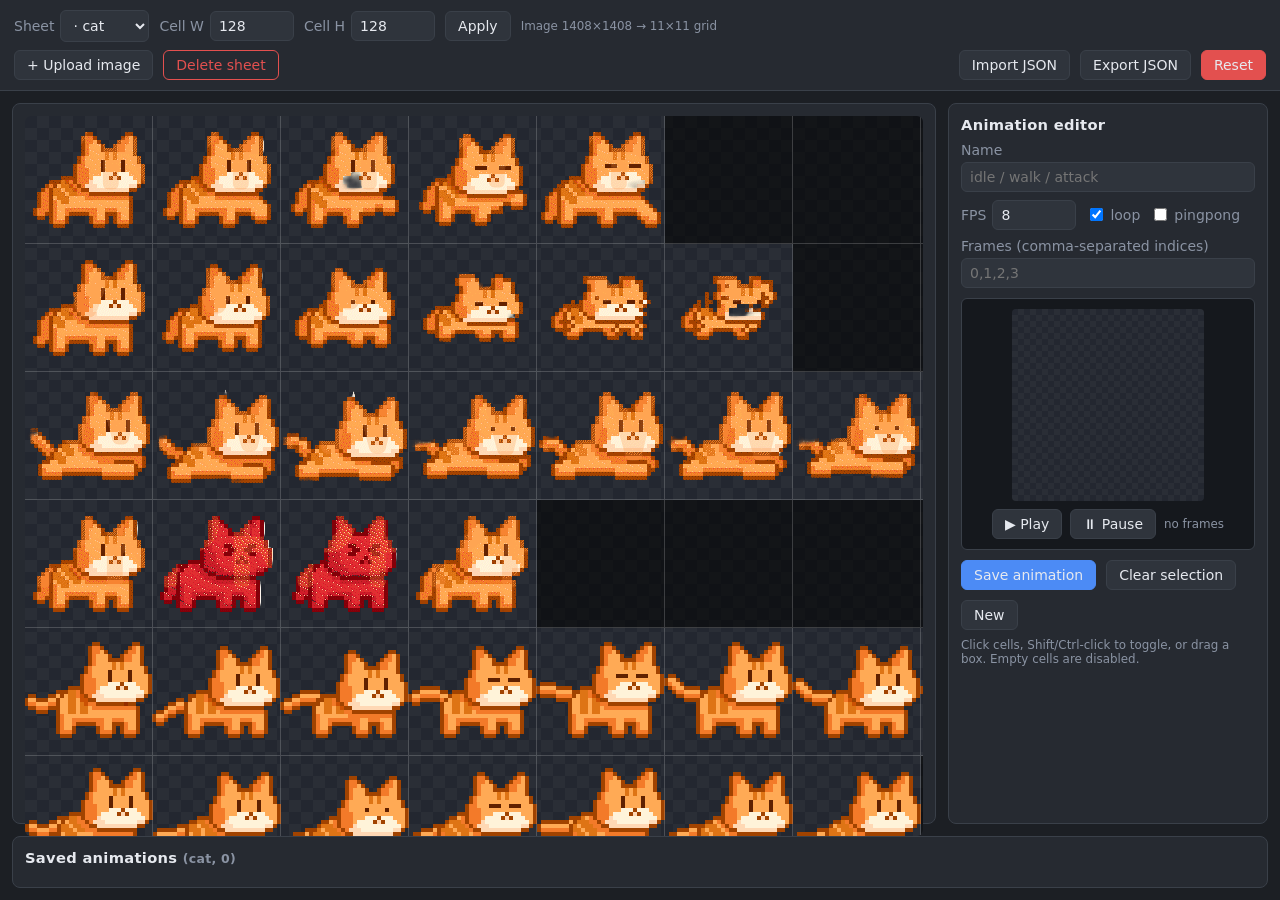
==== index.html @ b6a2e919 "Add sprite animation controller page A static (vanilla HTML/CSS/JS) tool for inspecting sprite sheet" ====
<!doctype html>
<html lang="en">
<head>
  <meta charset="utf-8" />
  <meta name="viewport" content="width=device-width, initial-scale=1" />
  <title>Sprite Animation Controller</title>
  <link rel="stylesheet" href="styles.css" />
</head>
<body>
  <header class="toolbar">
    <div class="toolbar-row">
      <label class="field">
        Sheet
        <select id="sheet-select"></select>
      </label>
      <label class="field">
        Cell W
        <input id="cell-width" type="number" min="1" step="1" value="128" />
      </label>
      <label class="field">
        Cell H
        <input id="cell-height" type="number" min="1" step="1" value="128" />
      </label>
      <button id="apply-cell" type="button">Apply</button>
      <span id="grid-info" class="muted"></span>
    </div>
    <div class="toolbar-row">
      <button id="upload-btn" type="button">+ Upload image</button>
      <input id="upload-input" type="file" accept="image/*" multiple hidden />
      <button id="delete-sheet" type="button" class="danger-outline">Delete sheet</button>
      <span class="spacer"></span>
      <button id="import-btn" type="button">Import JSON</button>
      <input id="import-input" type="file" accept="application/json,.json" hidden />
      <button id="export-btn" type="button">Export JSON</button>
      <button id="reset-btn" type="button" class="danger">Reset</button>
    </div>
  </header>

  <main class="layout">
    <section class="sheet-pane">
      <div id="sheet-stage" class="sheet-stage">
        <img id="sheet-image" alt="" draggable="false" />
        <div id="grid-overlay" class="grid-overlay"></div>
        <div id="drag-box" class="drag-box hidden"></div>
        <div id="drop-hint" class="drop-hint hidden">Drop image to add a new sheet</div>
        <div id="sheet-empty" class="sheet-empty hidden">
          No sheet loaded. Upload an image or pick a sample.
        </div>
      </div>
    </section>

    <aside class="editor-pane">
      <h2>Animation editor</h2>
      <label class="field block">
        Name
        <input id="anim-name" type="text" placeholder="idle / walk / attack" />
      </label>
      <div class="row">
        <label class="field">
          FPS
          <input id="anim-fps" type="number" min="1" max="120" step="1" value="8" />
        </label>
        <label class="check">
          <input id="anim-loop" type="checkbox" checked /> loop
        </label>
        <label class="check">
          <input id="anim-pingpong" type="checkbox" /> pingpong
        </label>
      </div>
      <label class="field block">
        Frames (comma-separated indices)
        <input id="anim-frames" type="text" placeholder="0,1,2,3" />
      </label>
      <div class="preview-wrap">
        <canvas id="preview-canvas" width="128" height="128"></canvas>
        <div class="preview-controls">
          <button id="preview-play" type="button">▶ Play</button>
          <button id="preview-pause" type="button">⏸ Pause</button>
          <span id="preview-info" class="muted"></span>
        </div>
      </div>
      <div class="row">
        <button id="save-anim" type="button" class="primary">Save animation</button>
        <button id="clear-selection" type="button">Clear selection</button>
        <button id="new-anim" type="button">New</button>
      </div>
      <p class="hint muted">Click cells, Shift/Ctrl-click to toggle, or drag a box. Empty cells are disabled.</p>
    </aside>

    <section class="list-pane">
      <h2>Saved animations <span id="anim-count" class="muted"></span></h2>
      <ul id="anim-list" class="anim-list"></ul>
    </section>
  </main>

  <script type="module" src="js/app.js"></script>
</body>
</html>
---- styles.css ----
:root {
  --bg: #1c1f24;
  --panel: #262a31;
  --panel-2: #2f343c;
  --border: #3a4049;
  --text: #e6e9ef;
  --muted: #8a93a3;
  --accent: #4c8bf5;
  --accent-2: #6aa0ff;
  --danger: #e3504f;
  --warn: #d49a2a;
  --selected: rgba(76, 139, 245, 0.45);
  --empty: rgba(0, 0, 0, 0.55);
  --grid-line: rgba(255, 255, 255, 0.18);
}

* { box-sizing: border-box; }

html, body {
  margin: 0;
  padding: 0;
  height: 100%;
  background: var(--bg);
  color: var(--text);
  font-family: system-ui, -apple-system, "Segoe UI", Roboto, "Helvetica Neue", Arial, sans-serif;
  font-size: 14px;
}

body { display: flex; flex-direction: column; min-height: 100vh; }

h2 { margin: 0 0 0.6em; font-size: 1.05rem; letter-spacing: 0.02em; }

.muted { color: var(--muted); font-size: 0.85em; }
.spacer { flex: 1; }
.hidden { display: none !important; }
.hint { margin-top: 0.6em; }

button {
  background: var(--panel-2);
  color: var(--text);
  border: 1px solid var(--border);
  border-radius: 6px;
  padding: 6px 12px;
  cursor: pointer;
  font: inherit;
}
button:hover { background: #3a4049; }
button.primary { background: var(--accent); border-color: var(--accent); }
button.primary:hover { background: var(--accent-2); }
button.danger { background: var(--danger); border-color: var(--danger); }
button.danger:hover { filter: brightness(1.05); }
button.danger-outline { color: var(--danger); border-color: var(--danger); background: transparent; }
button.danger-outline:hover { background: rgba(227, 80, 79, 0.12); }

input[type="text"], input[type="number"], select {
  background: var(--panel-2);
  color: var(--text);
  border: 1px solid var(--border);
  border-radius: 6px;
  padding: 6px 8px;
  font: inherit;
}
input[type="number"] { width: 6em; }

.field { display: inline-flex; align-items: center; gap: 6px; color: var(--muted); }
.field.block { display: flex; flex-direction: column; align-items: stretch; gap: 4px; margin-bottom: 8px; color: var(--muted); }
.field.block input[type="text"] { width: 100%; }
.check { display: inline-flex; align-items: center; gap: 4px; color: var(--muted); }

.toolbar {
  position: sticky;
  top: 0;
  z-index: 10;
  background: var(--panel);
  border-bottom: 1px solid var(--border);
  padding: 10px 14px;
}
.toolbar-row {
  display: flex;
  flex-wrap: wrap;
  gap: 10px;
  align-items: center;
}
.toolbar-row + .toolbar-row { margin-top: 8px; }

.layout {
  flex: 1;
  display: grid;
  grid-template-columns: minmax(0, 1fr) 320px;
  grid-template-rows: minmax(0, 1fr) auto;
  grid-template-areas:
    "sheet  editor"
    "list   list";
  gap: 12px;
  padding: 12px;
  min-height: 0;
}

.sheet-pane { grid-area: sheet; min-width: 0; }
.editor-pane { grid-area: editor; }
.list-pane { grid-area: list; }

.sheet-pane, .editor-pane, .list-pane {
  background: var(--panel);
  border: 1px solid var(--border);
  border-radius: 8px;
  padding: 12px;
  min-width: 0;
}

.sheet-stage {
  position: relative;
  width: 100%;
  overflow: auto;
  background: repeating-conic-gradient(#2a2e36 0% 25%, #232730 0% 50%) 0 0/24px 24px;
  border-radius: 6px;
  user-select: none;
  min-height: 60vh;
  max-height: calc(100vh - 180px);
}

#sheet-image {
  display: block;
  max-width: none;
  pointer-events: none;
  image-rendering: pixelated;
}

.grid-overlay {
  position: absolute;
  top: 0;
  left: 0;
  display: grid;
  pointer-events: auto;
}

.cell {
  border-right: 1px solid var(--grid-line);
  border-bottom: 1px solid var(--grid-line);
  cursor: crosshair;
  position: relative;
  background: transparent;
}
.cell:hover { background: rgba(255, 255, 255, 0.06); }
.cell.selected { background: var(--selected); box-shadow: inset 0 0 0 2px var(--accent-2); }
.cell.selected::after {
  content: attr(data-order);
  position: absolute;
  top: 2px;
  left: 4px;
  font-size: 10px;
  color: #fff;
  text-shadow: 0 0 2px #000;
  pointer-events: none;
}
.cell.empty {
  background: var(--empty);
  cursor: not-allowed;
  pointer-events: none;
}

.drag-box {
  position: absolute;
  border: 1px dashed var(--accent-2);
  background: rgba(76, 139, 245, 0.15);
  pointer-events: none;
  z-index: 5;
}

.drop-hint {
  position: absolute;
  inset: 0;
  display: flex;
  align-items: center;
  justify-content: center;
  background: rgba(0, 0, 0, 0.5);
  border: 2px dashed var(--accent-2);
  color: #fff;
  font-size: 1.1rem;
  z-index: 20;
  pointer-events: none;
  border-radius: 6px;
}

.sheet-empty {
  position: absolute;
  inset: 0;
  display: flex;
  align-items: center;
  justify-content: center;
  color: var(--muted);
  text-align: center;
}

.row { display: flex; gap: 10px; align-items: center; flex-wrap: wrap; margin-bottom: 8px; }

.preview-wrap {
  display: flex;
  flex-direction: column;
  align-items: center;
  background: #15181d;
  border: 1px solid var(--border);
  border-radius: 6px;
  padding: 10px;
  margin: 10px 0;
}
#preview-canvas {
  background: repeating-conic-gradient(#2a2e36 0% 25%, #232730 0% 50%) 0 0/12px 12px;
  image-rendering: pixelated;
  width: 192px;
  height: 192px;
  border-radius: 4px;
}
.preview-controls { margin-top: 8px; display: flex; gap: 8px; align-items: center; }

.anim-list {
  list-style: none;
  margin: 0;
  padding: 0;
  display: grid;
  grid-template-columns: repeat(auto-fill, minmax(220px, 1fr));
  gap: 10px;
}

.anim-card {
  background: var(--panel-2);
  border: 1px solid var(--border);
  border-radius: 6px;
  padding: 10px;
  display: grid;
  grid-template-columns: 64px 1fr;
  gap: 10px;
  align-items: center;
}
.anim-card.active { outline: 2px solid var(--accent); }
.anim-card canvas {
  width: 64px;
  height: 64px;
  background: #15181d;
  border-radius: 4px;
  image-rendering: pixelated;
}
.anim-card .meta { display: flex; flex-direction: column; gap: 2px; min-width: 0; }
.anim-card .name { font-weight: 600; overflow: hidden; text-overflow: ellipsis; white-space: nowrap; }
.anim-card .actions { display: flex; gap: 6px; flex-wrap: wrap; }
.anim-card .actions button { padding: 3px 8px; font-size: 12px; }

@media (max-width: 900px) {
  .layout {
    grid-template-columns: minmax(0, 1fr);
    grid-template-areas:
      "sheet"
      "editor"
      "list";
  }
  .sheet-stage { max-height: 60vh; }
}
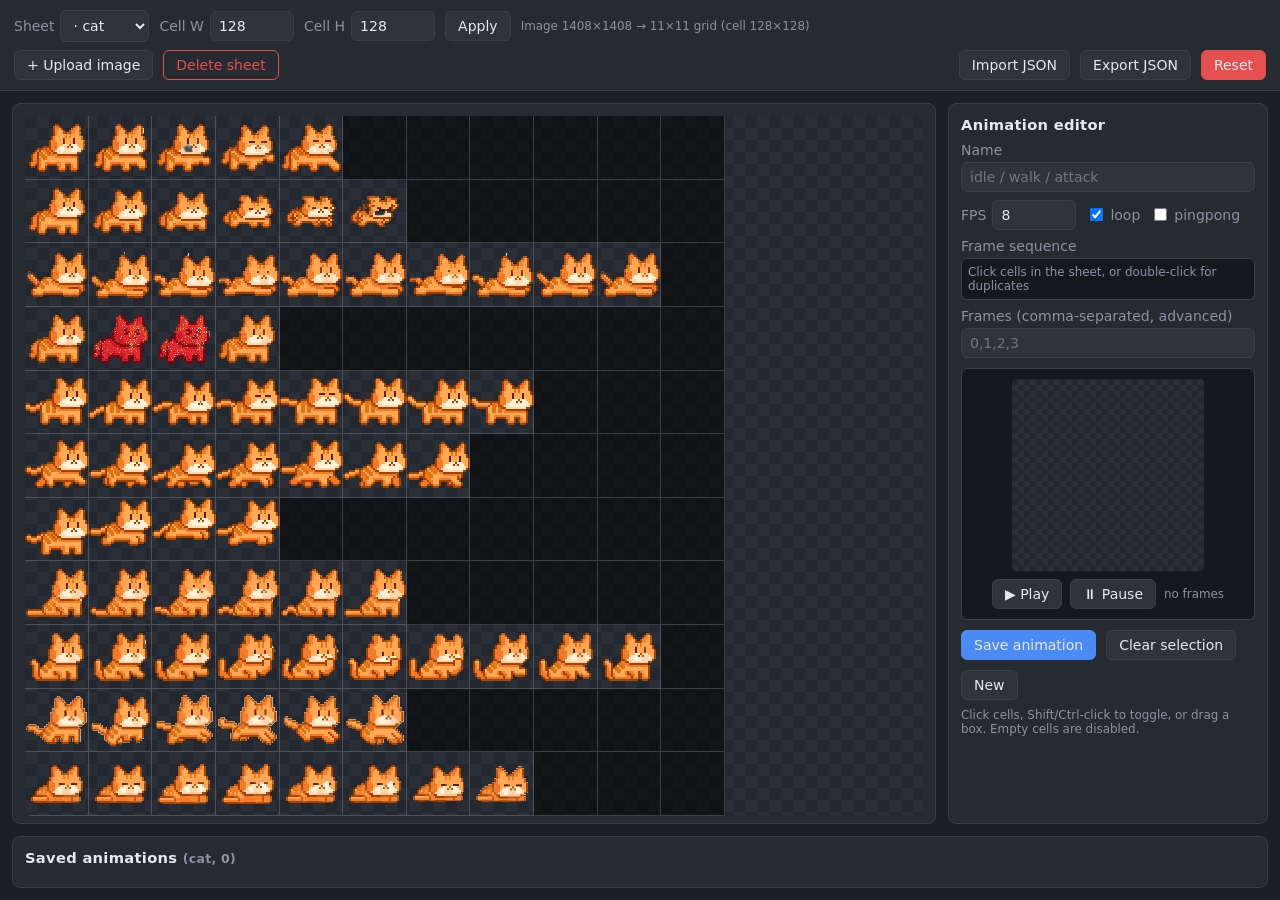
==== commit 591aacfb: "Fit sheet to viewport, allow duplicate frames, auto cell size - Fit the sprite sheet to the stage wi" ====
--- a/index.html
+++ b/index.html
@@ -67,8 +67,12 @@
           <input id="anim-pingpong" type="checkbox" /> pingpong
         </label>
       </div>
+      <div class="field block">
+        <span>Frame sequence</span>
+        <ol id="frame-track" class="frame-track" aria-label="Frame sequence (drag to reorder)"></ol>
+      </div>
       <label class="field block">
-        Frames (comma-separated indices)
+        Frames (comma-separated, advanced)
         <input id="anim-frames" type="text" placeholder="0,1,2,3" />
       </label>
       <div class="preview-wrap">
--- a/styles.css
+++ b/styles.css
@@ -111,12 +111,11 @@
 .sheet-stage {
   position: relative;
   width: 100%;
-  overflow: auto;
+  height: calc(100vh - 200px);
+  overflow: hidden;
   background: repeating-conic-gradient(#2a2e36 0% 25%, #232730 0% 50%) 0 0/24px 24px;
   border-radius: 6px;
   user-select: none;
-  min-height: 60vh;
-  max-height: calc(100vh - 180px);
 }
 
 #sheet-image {
@@ -193,6 +192,53 @@
 }
 
 .row { display: flex; gap: 10px; align-items: center; flex-wrap: wrap; margin-bottom: 8px; }
+
+.frame-track {
+  list-style: none;
+  margin: 0;
+  padding: 6px;
+  min-height: 36px;
+  display: flex;
+  flex-wrap: wrap;
+  gap: 4px;
+  background: #15181d;
+  border: 1px solid var(--border);
+  border-radius: 6px;
+  counter-reset: frame;
+}
+.frame-track:empty::before {
+  content: 'Click cells in the sheet, or double-click for duplicates';
+  color: var(--muted);
+  font-size: 0.85em;
+  align-self: center;
+}
+.frame-chip {
+  display: inline-flex;
+  align-items: center;
+  gap: 4px;
+  background: var(--panel-2);
+  border: 1px solid var(--border);
+  border-radius: 4px;
+  padding: 2px 4px 2px 6px;
+  font-size: 12px;
+  cursor: grab;
+  user-select: none;
+}
+.frame-chip:active { cursor: grabbing; }
+.frame-chip.dragging { opacity: 0.4; }
+.frame-chip.drop-before { box-shadow: -2px 0 0 var(--accent-2); }
+.frame-chip.drop-after { box-shadow: 2px 0 0 var(--accent-2); }
+.frame-chip .ord { color: var(--muted); }
+.frame-chip .idx { font-weight: 600; }
+.frame-chip button {
+  background: transparent;
+  border: none;
+  color: var(--muted);
+  padding: 0 2px;
+  font: inherit;
+  cursor: pointer;
+}
+.frame-chip button:hover { color: var(--danger); }
 
 .preview-wrap {
   display: flex;
@@ -253,5 +299,5 @@
       "editor"
       "list";
   }
-  .sheet-stage { max-height: 60vh; }
-}
+  .sheet-stage { height: 60vh; }
+}
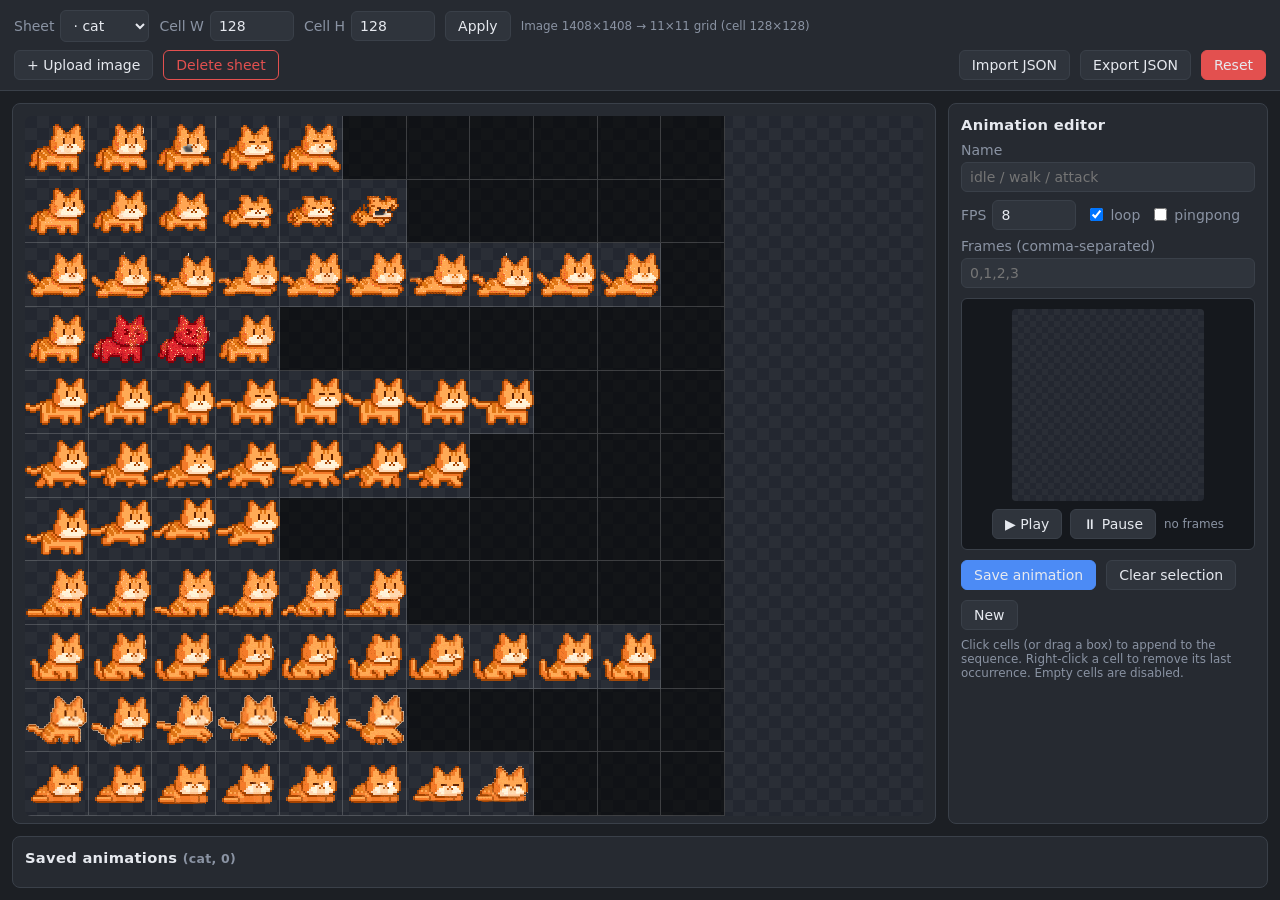
==== commit 782b22fd: "Restore append-and-remove selection, migrate stored cell sizes The chip-track approach was rolled ba" ====
--- a/index.html
+++ b/index.html
@@ -67,12 +67,8 @@
           <input id="anim-pingpong" type="checkbox" /> pingpong
         </label>
       </div>
-      <div class="field block">
-        <span>Frame sequence</span>
-        <ol id="frame-track" class="frame-track" aria-label="Frame sequence (drag to reorder)"></ol>
-      </div>
       <label class="field block">
-        Frames (comma-separated, advanced)
+        Frames (comma-separated)
         <input id="anim-frames" type="text" placeholder="0,1,2,3" />
       </label>
       <div class="preview-wrap">
@@ -88,7 +84,7 @@
         <button id="clear-selection" type="button">Clear selection</button>
         <button id="new-anim" type="button">New</button>
       </div>
-      <p class="hint muted">Click cells, Shift/Ctrl-click to toggle, or drag a box. Empty cells are disabled.</p>
+      <p class="hint muted">Click cells (or drag a box) to append to the sequence. Right-click a cell to remove its last occurrence. Empty cells are disabled.</p>
     </aside>
 
     <section class="list-pane">
--- a/styles.css
+++ b/styles.css
@@ -147,10 +147,14 @@
   position: absolute;
   top: 2px;
   left: 4px;
+  right: 2px;
   font-size: 10px;
+  font-weight: 600;
   color: #fff;
-  text-shadow: 0 0 2px #000;
-  pointer-events: none;
+  text-shadow: 0 0 3px #000, 0 0 2px #000;
+  pointer-events: none;
+  word-break: break-all;
+  line-height: 1.05;
 }
 .cell.empty {
   background: var(--empty);
@@ -192,53 +196,6 @@
 }
 
 .row { display: flex; gap: 10px; align-items: center; flex-wrap: wrap; margin-bottom: 8px; }
-
-.frame-track {
-  list-style: none;
-  margin: 0;
-  padding: 6px;
-  min-height: 36px;
-  display: flex;
-  flex-wrap: wrap;
-  gap: 4px;
-  background: #15181d;
-  border: 1px solid var(--border);
-  border-radius: 6px;
-  counter-reset: frame;
-}
-.frame-track:empty::before {
-  content: 'Click cells in the sheet, or double-click for duplicates';
-  color: var(--muted);
-  font-size: 0.85em;
-  align-self: center;
-}
-.frame-chip {
-  display: inline-flex;
-  align-items: center;
-  gap: 4px;
-  background: var(--panel-2);
-  border: 1px solid var(--border);
-  border-radius: 4px;
-  padding: 2px 4px 2px 6px;
-  font-size: 12px;
-  cursor: grab;
-  user-select: none;
-}
-.frame-chip:active { cursor: grabbing; }
-.frame-chip.dragging { opacity: 0.4; }
-.frame-chip.drop-before { box-shadow: -2px 0 0 var(--accent-2); }
-.frame-chip.drop-after { box-shadow: 2px 0 0 var(--accent-2); }
-.frame-chip .ord { color: var(--muted); }
-.frame-chip .idx { font-weight: 600; }
-.frame-chip button {
-  background: transparent;
-  border: none;
-  color: var(--muted);
-  padding: 0 2px;
-  font: inherit;
-  cursor: pointer;
-}
-.frame-chip button:hover { color: var(--danger); }
 
 .preview-wrap {
   display: flex;
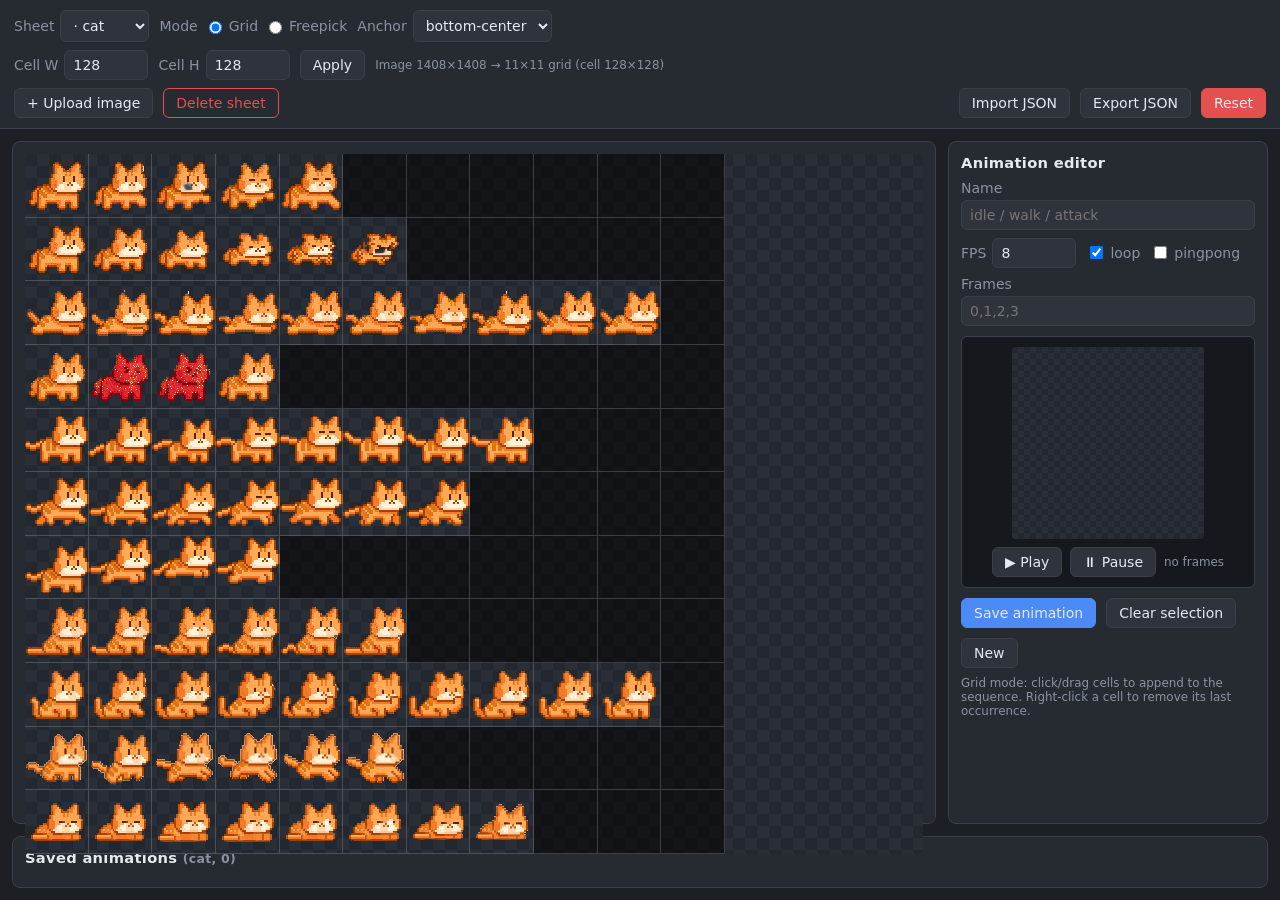
==== commit 2992234c: "Add Freepick mode: auto-detect sprite bounds and anchor-aligned playback Introduces a per-sheet sele" ====
--- a/index.html
+++ b/index.html
@@ -13,6 +13,22 @@
         Sheet
         <select id="sheet-select"></select>
       </label>
+      <span class="field" role="radiogroup" aria-label="Selection mode">
+        Mode
+        <label class="check"><input type="radio" name="mode" id="mode-grid" value="grid" checked /> Grid</label>
+        <label class="check"><input type="radio" name="mode" id="mode-freepick" value="freepick" /> Freepick</label>
+      </span>
+      <label class="field" id="anchor-field">
+        Anchor
+        <select id="anchor-select">
+          <option value="bottom-center">bottom-center</option>
+          <option value="bbox-center">bbox-center</option>
+          <option value="top-center">top-center</option>
+          <option value="centroid">centroid</option>
+        </select>
+      </label>
+    </div>
+    <div class="toolbar-row" id="grid-row">
       <label class="field">
         Cell W
         <input id="cell-width" type="number" min="1" step="1" value="128" />
@@ -67,8 +83,8 @@
           <input id="anim-pingpong" type="checkbox" /> pingpong
         </label>
       </div>
-      <label class="field block">
-        Frames (comma-separated)
+      <label class="field block" id="frames-field">
+        Frames
         <input id="anim-frames" type="text" placeholder="0,1,2,3" />
       </label>
       <div class="preview-wrap">
@@ -84,7 +100,8 @@
         <button id="clear-selection" type="button">Clear selection</button>
         <button id="new-anim" type="button">New</button>
       </div>
-      <p class="hint muted">Click cells (or drag a box) to append to the sequence. Right-click a cell to remove its last occurrence. Empty cells are disabled.</p>
+      <p class="hint muted" id="hint-grid">Grid mode: click/drag cells to append to the sequence. Right-click a cell to remove its last occurrence.</p>
+      <p class="hint muted hidden" id="hint-freepick">Freepick mode: click a sprite to auto-detect its bounds and append. Right-click removes the last occurrence. Anchor controls how variable-size frames are aligned in playback.</p>
     </aside>
 
     <section class="list-pane">
--- a/styles.css
+++ b/styles.css
@@ -162,6 +162,53 @@
   pointer-events: none;
 }
 
+.grid-overlay.freepick {
+  display: block;
+}
+.grid-overlay.freepick .cell { display: none; }
+
+.freepick-hover {
+  position: absolute;
+  border: 2px dashed #4ec9c0;
+  background: rgba(78, 201, 192, 0.10);
+  pointer-events: none;
+  box-sizing: border-box;
+  z-index: 4;
+}
+.freepick-hover.hidden { display: none; }
+
+.freepick-box {
+  position: absolute;
+  border: 2px solid var(--accent-2);
+  background: rgba(76, 139, 245, 0.15);
+  box-sizing: border-box;
+  pointer-events: none;
+  z-index: 3;
+}
+.freepick-box .badge {
+  position: absolute;
+  top: -1.1em;
+  left: 0;
+  background: var(--accent);
+  color: #fff;
+  font-size: 11px;
+  padding: 0 4px;
+  border-radius: 3px;
+  line-height: 1.4;
+  pointer-events: none;
+}
+.freepick-box .badge:empty { display: none; }
+.freepick-box .anchor-dot {
+  position: absolute;
+  width: 8px;
+  height: 8px;
+  border-radius: 50%;
+  background: #ff5252;
+  box-shadow: 0 0 0 2px #fff, 0 0 4px #000;
+  transform: translate(-50%, -50%);
+  pointer-events: none;
+}
+
 .drag-box {
   position: absolute;
   border: 1px dashed var(--accent-2);
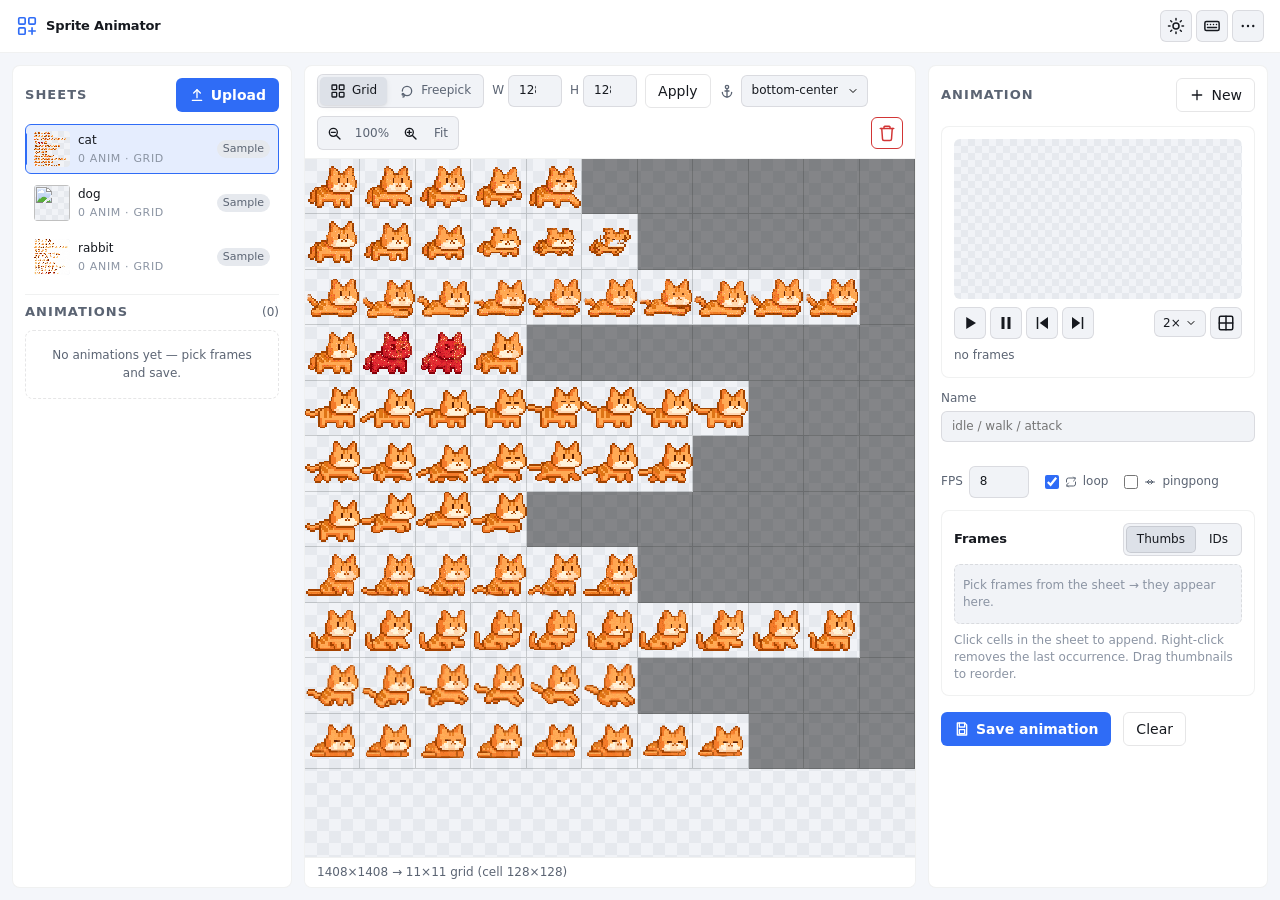
==== commit 61027094: "Redesign UI: 3-column layout, design tokens, light theme, thumbnail timeline Replaces the prototype'" ====
--- a/index.html
+++ b/index.html
@@ -1,114 +1,340 @@
 <!doctype html>
-<html lang="en">
+<html lang="en" data-theme="dark">
 <head>
   <meta charset="utf-8" />
-  <meta name="viewport" content="width=device-width, initial-scale=1" />
-  <title>Sprite Animation Controller</title>
+  <meta name="viewport" content="width=device-width, initial-scale=1, viewport-fit=cover" />
+  <meta name="color-scheme" content="dark light" />
+  <title>Sprite Animator</title>
   <link rel="stylesheet" href="styles.css" />
 </head>
 <body>
-  <header class="toolbar">
-    <div class="toolbar-row">
-      <label class="field">
-        Sheet
-        <select id="sheet-select"></select>
-      </label>
-      <span class="field" role="radiogroup" aria-label="Selection mode">
-        Mode
-        <label class="check"><input type="radio" name="mode" id="mode-grid" value="grid" checked /> Grid</label>
-        <label class="check"><input type="radio" name="mode" id="mode-freepick" value="freepick" /> Freepick</label>
-      </span>
-      <label class="field" id="anchor-field">
-        Anchor
-        <select id="anchor-select">
-          <option value="bottom-center">bottom-center</option>
-          <option value="bbox-center">bbox-center</option>
-          <option value="top-center">top-center</option>
-          <option value="centroid">centroid</option>
-        </select>
-      </label>
+  <!-- Inline icon set -->
+  <svg width="0" height="0" style="position:absolute" aria-hidden="true" focusable="false">
+    <defs>
+      <symbol id="i-logo" viewBox="0 0 24 24" fill="none" stroke="currentColor" stroke-width="1.8" stroke-linecap="round" stroke-linejoin="round">
+        <rect x="3" y="3" width="7" height="7" rx="1.2"/>
+        <rect x="14" y="3" width="7" height="7" rx="1.2"/>
+        <rect x="3" y="14" width="7" height="7" rx="1.2"/>
+        <path d="M14 17.5h7M17.5 14v7"/>
+      </symbol>
+      <symbol id="i-grid" viewBox="0 0 24 24" fill="none" stroke="currentColor" stroke-width="2" stroke-linecap="round" stroke-linejoin="round">
+        <rect x="3" y="3" width="7" height="7" rx="1"/>
+        <rect x="14" y="3" width="7" height="7" rx="1"/>
+        <rect x="3" y="14" width="7" height="7" rx="1"/>
+        <rect x="14" y="14" width="7" height="7" rx="1"/>
+      </symbol>
+      <symbol id="i-lasso" viewBox="0 0 24 24" fill="none" stroke="currentColor" stroke-width="2" stroke-linecap="round" stroke-linejoin="round">
+        <path d="M5 12c0-3.866 3.134-7 7-7s7 3.134 7 7-3.134 7-7 7c-1.5 0-2.9-.47-4-1.27"/>
+        <path d="M8 18.7c0 1.5-1 2.3-2 2.3"/>
+        <circle cx="6" cy="17" r="1.3"/>
+      </symbol>
+      <symbol id="i-upload" viewBox="0 0 24 24" fill="none" stroke="currentColor" stroke-width="2" stroke-linecap="round" stroke-linejoin="round">
+        <path d="M12 16V4"/>
+        <path d="M7 9l5-5 5 5"/>
+        <path d="M5 20h14"/>
+      </symbol>
+      <symbol id="i-import" viewBox="0 0 24 24" fill="none" stroke="currentColor" stroke-width="2" stroke-linecap="round" stroke-linejoin="round">
+        <path d="M12 4v12"/>
+        <path d="M7 11l5 5 5-5"/>
+        <path d="M5 20h14"/>
+      </symbol>
+      <symbol id="i-export" viewBox="0 0 24 24" fill="none" stroke="currentColor" stroke-width="2" stroke-linecap="round" stroke-linejoin="round">
+        <path d="M12 16V4"/>
+        <path d="M7 9l5-5 5 5"/>
+        <path d="M5 20h14"/>
+        <path d="M9 14H5v6"/>
+      </symbol>
+      <symbol id="i-trash" viewBox="0 0 24 24" fill="none" stroke="currentColor" stroke-width="2" stroke-linecap="round" stroke-linejoin="round">
+        <path d="M3 6h18"/>
+        <path d="M8 6V4a1 1 0 011-1h6a1 1 0 011 1v2"/>
+        <path d="M19 6l-1 14a2 2 0 01-2 2H8a2 2 0 01-2-2L5 6"/>
+      </symbol>
+      <symbol id="i-play" viewBox="0 0 24 24" fill="currentColor" stroke="none"><path d="M7 4l13 8-13 8z"/></symbol>
+      <symbol id="i-pause" viewBox="0 0 24 24" fill="currentColor" stroke="none"><path d="M6 4h4v16H6zM14 4h4v16h-4z"/></symbol>
+      <symbol id="i-step-back" viewBox="0 0 24 24" fill="currentColor" stroke="none"><path d="M5 4h2v16H5zM20 4L9 12l11 8z"/></symbol>
+      <symbol id="i-step-fwd" viewBox="0 0 24 24" fill="currentColor" stroke="none"><path d="M17 4h2v16h-2zM4 4l11 8-11 8z"/></symbol>
+      <symbol id="i-plus" viewBox="0 0 24 24" fill="none" stroke="currentColor" stroke-width="2" stroke-linecap="round"><path d="M12 5v14M5 12h14"/></symbol>
+      <symbol id="i-more" viewBox="0 0 24 24" fill="currentColor" stroke="none">
+        <circle cx="5" cy="12" r="1.6"/><circle cx="12" cy="12" r="1.6"/><circle cx="19" cy="12" r="1.6"/>
+      </symbol>
+      <symbol id="i-anchor" viewBox="0 0 24 24" fill="none" stroke="currentColor" stroke-width="2" stroke-linecap="round" stroke-linejoin="round">
+        <circle cx="12" cy="6" r="2.5"/>
+        <path d="M12 8.5V21"/>
+        <path d="M5 14a7 7 0 007 7 7 7 0 007-7"/>
+        <path d="M9 12H15"/>
+      </symbol>
+      <symbol id="i-zoom-in" viewBox="0 0 24 24" fill="none" stroke="currentColor" stroke-width="2" stroke-linecap="round" stroke-linejoin="round">
+        <circle cx="11" cy="11" r="6"/>
+        <path d="M11 8v6M8 11h6M21 21l-5-5"/>
+      </symbol>
+      <symbol id="i-zoom-out" viewBox="0 0 24 24" fill="none" stroke="currentColor" stroke-width="2" stroke-linecap="round" stroke-linejoin="round">
+        <circle cx="11" cy="11" r="6"/>
+        <path d="M8 11h6M21 21l-5-5"/>
+      </symbol>
+      <symbol id="i-fit" viewBox="0 0 24 24" fill="none" stroke="currentColor" stroke-width="2" stroke-linecap="round" stroke-linejoin="round">
+        <path d="M4 9V4h5"/>
+        <path d="M20 9V4h-5"/>
+        <path d="M4 15v5h5"/>
+        <path d="M20 15v5h-5"/>
+      </symbol>
+      <symbol id="i-sun" viewBox="0 0 24 24" fill="none" stroke="currentColor" stroke-width="2" stroke-linecap="round" stroke-linejoin="round">
+        <circle cx="12" cy="12" r="4"/>
+        <path d="M12 2v2M12 20v2M2 12h2M20 12h2M4.9 4.9l1.4 1.4M17.7 17.7l1.4 1.4M4.9 19.1l1.4-1.4M17.7 6.3l1.4-1.4"/>
+      </symbol>
+      <symbol id="i-moon" viewBox="0 0 24 24" fill="none" stroke="currentColor" stroke-width="2" stroke-linecap="round" stroke-linejoin="round">
+        <path d="M21 12.8A9 9 0 1111.2 3a7 7 0 009.8 9.8z"/>
+      </symbol>
+      <symbol id="i-keyboard" viewBox="0 0 24 24" fill="none" stroke="currentColor" stroke-width="2" stroke-linecap="round" stroke-linejoin="round">
+        <rect x="2.5" y="6" width="19" height="12" rx="2"/>
+        <path d="M6 10h.01M10 10h.01M14 10h.01M18 10h.01M6 14h12"/>
+      </symbol>
+      <symbol id="i-save" viewBox="0 0 24 24" fill="none" stroke="currentColor" stroke-width="2" stroke-linecap="round" stroke-linejoin="round">
+        <path d="M5 3h11l3 3v15H5z"/>
+        <path d="M8 3v6h8V3"/>
+        <rect x="8" y="13" width="8" height="6"/>
+      </symbol>
+      <symbol id="i-x" viewBox="0 0 24 24" fill="none" stroke="currentColor" stroke-width="2" stroke-linecap="round"><path d="M6 6l12 12M18 6L6 18"/></symbol>
+      <symbol id="i-refresh" viewBox="0 0 24 24" fill="none" stroke="currentColor" stroke-width="2" stroke-linecap="round" stroke-linejoin="round">
+        <path d="M3 12a9 9 0 0115.5-6.3L21 8"/>
+        <path d="M21 3v5h-5"/>
+        <path d="M21 12a9 9 0 01-15.5 6.3L3 16"/>
+        <path d="M3 21v-5h5"/>
+      </symbol>
+      <symbol id="i-edit" viewBox="0 0 24 24" fill="none" stroke="currentColor" stroke-width="2" stroke-linecap="round" stroke-linejoin="round">
+        <path d="M14 4l6 6L9 21H3v-6z"/>
+      </symbol>
+      <symbol id="i-copy" viewBox="0 0 24 24" fill="none" stroke="currentColor" stroke-width="2" stroke-linecap="round" stroke-linejoin="round">
+        <rect x="8" y="8" width="13" height="13" rx="2"/>
+        <path d="M16 8V5a2 2 0 00-2-2H5a2 2 0 00-2 2v9a2 2 0 002 2h3"/>
+      </symbol>
+      <symbol id="i-loop" viewBox="0 0 24 24" fill="none" stroke="currentColor" stroke-width="2" stroke-linecap="round" stroke-linejoin="round">
+        <path d="M17 2l4 4-4 4"/>
+        <path d="M3 12V8a4 4 0 014-4h14"/>
+        <path d="M7 22l-4-4 4-4"/>
+        <path d="M21 12v4a4 4 0 01-4 4H3"/>
+      </symbol>
+      <symbol id="i-pingpong" viewBox="0 0 24 24" fill="none" stroke="currentColor" stroke-width="2" stroke-linecap="round" stroke-linejoin="round">
+        <path d="M3 12h14"/>
+        <path d="M14 8l4 4-4 4"/>
+        <path d="M21 12H7"/>
+        <path d="M10 16l-4-4 4-4"/>
+      </symbol>
+      <symbol id="i-image" viewBox="0 0 24 24" fill="none" stroke="currentColor" stroke-width="1.6" stroke-linecap="round" stroke-linejoin="round">
+        <rect x="3" y="4" width="18" height="16" rx="2"/>
+        <circle cx="9" cy="10" r="1.5"/>
+        <path d="M21 16l-5-5L7 20"/>
+      </symbol>
+      <symbol id="i-bg" viewBox="0 0 24 24" fill="none" stroke="currentColor" stroke-width="2" stroke-linecap="round" stroke-linejoin="round">
+        <rect x="3" y="3" width="18" height="18" rx="2"/>
+        <path d="M3 12h18M12 3v18"/>
+      </symbol>
+    </defs>
+  </svg>
+
+  <header class="app-bar">
+    <div class="brand">
+      <svg class="brand-mark" aria-hidden="true"><use href="#i-logo"/></svg>
+      <span class="brand-name">Sprite Animator</span>
     </div>
-    <div class="toolbar-row" id="grid-row">
-      <label class="field">
-        Cell W
-        <input id="cell-width" type="number" min="1" step="1" value="128" />
-      </label>
-      <label class="field">
-        Cell H
-        <input id="cell-height" type="number" min="1" step="1" value="128" />
-      </label>
-      <button id="apply-cell" type="button">Apply</button>
-      <span id="grid-info" class="muted"></span>
-    </div>
-    <div class="toolbar-row">
-      <button id="upload-btn" type="button">+ Upload image</button>
-      <input id="upload-input" type="file" accept="image/*" multiple hidden />
-      <button id="delete-sheet" type="button" class="danger-outline">Delete sheet</button>
-      <span class="spacer"></span>
-      <button id="import-btn" type="button">Import JSON</button>
-      <input id="import-input" type="file" accept="application/json,.json" hidden />
-      <button id="export-btn" type="button">Export JSON</button>
-      <button id="reset-btn" type="button" class="danger">Reset</button>
-    </div>
+    <span class="spacer"></span>
+    <nav class="app-bar-actions">
+      <button id="theme-toggle" class="icon-btn" type="button" title="Toggle theme" aria-label="Toggle theme">
+        <svg class="icon" aria-hidden="true"><use href="#i-moon"/></svg>
+      </button>
+      <button id="shortcuts-btn" class="icon-btn" type="button" title="Keyboard shortcuts (?)" aria-label="Keyboard shortcuts">
+        <svg class="icon" aria-hidden="true"><use href="#i-keyboard"/></svg>
+      </button>
+      <div class="more-wrap">
+        <button id="more-btn" class="icon-btn" type="button" aria-haspopup="menu" aria-expanded="false" title="More" aria-label="More actions">
+          <svg class="icon" aria-hidden="true"><use href="#i-more"/></svg>
+        </button>
+        <div id="more-menu" class="menu hidden" role="menu">
+          <button id="import-btn" type="button" role="menuitem">
+            <svg class="icon" aria-hidden="true"><use href="#i-import"/></svg> Import JSON
+          </button>
+          <button id="export-btn" type="button" role="menuitem">
+            <svg class="icon" aria-hidden="true"><use href="#i-export"/></svg> Export JSON
+          </button>
+          <hr/>
+          <button id="reset-btn" type="button" role="menuitem" class="danger">
+            <svg class="icon" aria-hidden="true"><use href="#i-refresh"/></svg> Reset all data
+          </button>
+        </div>
+      </div>
+    </nav>
   </header>
 
-  <main class="layout">
-    <section class="sheet-pane">
+  <main class="app">
+    <aside class="sidebar" aria-label="Sheets and animations">
+      <div class="sidebar-head">
+        <h2>Sheets</h2>
+        <button id="upload-btn" class="btn-primary" type="button" title="Upload images (drag-drop also works)">
+          <svg class="icon" aria-hidden="true"><use href="#i-upload"/></svg> Upload
+        </button>
+        <input id="upload-input" type="file" accept="image/*" multiple hidden />
+        <input id="import-input" type="file" accept="application/json,.json" hidden />
+      </div>
+      <ul id="sheet-list" class="sheet-list" role="listbox" aria-label="Available sheets"></ul>
+
+      <div class="sidebar-section">
+        <div class="section-head">
+          <h2>Animations</h2>
+          <span id="anim-count" class="muted small"></span>
+        </div>
+        <ul id="anim-list" class="anim-list" aria-label="Saved animations"></ul>
+      </div>
+    </aside>
+
+    <section class="stage-pane" aria-label="Sheet stage">
+      <div class="stage-toolbar">
+        <div class="seg" role="radiogroup" aria-label="Selection mode">
+          <input type="radio" name="mode" id="mode-grid" value="grid" checked />
+          <label for="mode-grid"><svg class="icon" aria-hidden="true"><use href="#i-grid"/></svg> Grid</label>
+          <input type="radio" name="mode" id="mode-freepick" value="freepick" />
+          <label for="mode-freepick"><svg class="icon" aria-hidden="true"><use href="#i-lasso"/></svg> Freepick</label>
+        </div>
+
+        <div class="cell-controls" id="grid-row">
+          <label class="field">W <input id="cell-width" type="number" min="1" step="1" value="128" /></label>
+          <label class="field">H <input id="cell-height" type="number" min="1" step="1" value="128" /></label>
+          <button id="apply-cell" class="btn-ghost" type="button">Apply</button>
+        </div>
+
+        <label class="field" id="anchor-field" title="Anchor mode (Freepick alignment)">
+          <svg class="icon" aria-hidden="true"><use href="#i-anchor"/></svg>
+          <select id="anchor-select" aria-label="Anchor">
+            <option value="bottom-center">bottom-center</option>
+            <option value="bbox-center">bbox-center</option>
+            <option value="top-center">top-center</option>
+            <option value="centroid">centroid</option>
+          </select>
+        </label>
+
+        <div class="zoom-controls" role="group" aria-label="Zoom controls">
+          <button id="zoom-out" type="button" title="Zoom out (-)" aria-label="Zoom out">
+            <svg class="icon" aria-hidden="true"><use href="#i-zoom-out"/></svg>
+          </button>
+          <span id="zoom-display" class="zoom-display">100%</span>
+          <button id="zoom-in" type="button" title="Zoom in (+)" aria-label="Zoom in">
+            <svg class="icon" aria-hidden="true"><use href="#i-zoom-in"/></svg>
+          </button>
+          <button id="zoom-fit" type="button" class="btn-fit" title="Fit to view (0)">Fit</button>
+        </div>
+
+        <span class="spacer"></span>
+
+        <button id="delete-sheet" class="icon-btn danger-outline" type="button" title="Delete current sheet" aria-label="Delete current sheet">
+          <svg class="icon" aria-hidden="true"><use href="#i-trash"/></svg>
+        </button>
+      </div>
+
       <div id="sheet-stage" class="sheet-stage">
-        <img id="sheet-image" alt="" draggable="false" />
-        <div id="grid-overlay" class="grid-overlay"></div>
-        <div id="drag-box" class="drag-box hidden"></div>
+        <div id="stage-viewport" class="stage-viewport">
+          <div id="stage-content" class="stage-content">
+            <img id="sheet-image" alt="" draggable="false" />
+            <div id="grid-overlay" class="grid-overlay"></div>
+          </div>
+          <div id="drag-box" class="drag-box hidden"></div>
+        </div>
         <div id="drop-hint" class="drop-hint hidden">Drop image to add a new sheet</div>
         <div id="sheet-empty" class="sheet-empty hidden">
-          No sheet loaded. Upload an image or pick a sample.
-        </div>
-      </div>
+          <svg class="empty-art" viewBox="0 0 64 64" aria-hidden="true">
+            <use href="#i-image"/>
+          </svg>
+          <p>No sheet loaded.</p>
+          <button id="empty-upload-btn" class="btn-primary" type="button">
+            <svg class="icon" aria-hidden="true"><use href="#i-upload"/></svg> Upload image
+          </button>
+          <p class="muted small">or drag-drop a PNG anywhere</p>
+        </div>
+      </div>
+
+      <footer class="stage-status">
+        <span id="grid-info"></span>
+        <span class="spacer"></span>
+        <span id="cursor-info"></span>
+      </footer>
     </section>
 
-    <aside class="editor-pane">
-      <h2>Animation editor</h2>
+    <aside class="inspector" aria-label="Animation editor">
+      <div class="inspector-head">
+        <h2>Animation</h2>
+        <button id="new-anim" class="btn-ghost" type="button" title="Start new animation (N)">
+          <svg class="icon" aria-hidden="true"><use href="#i-plus"/></svg> New
+        </button>
+      </div>
+
+      <div class="preview-wrap">
+        <div id="preview-canvas-wrap" class="preview-canvas-wrap" data-bg="checker">
+          <canvas id="preview-canvas" width="128" height="128"></canvas>
+        </div>
+        <div class="preview-controls">
+          <button id="preview-play" class="icon-btn" type="button" title="Play (Space)" aria-label="Play">
+            <svg class="icon" aria-hidden="true"><use href="#i-play"/></svg>
+          </button>
+          <button id="preview-pause" class="icon-btn" type="button" title="Pause (Space)" aria-label="Pause">
+            <svg class="icon" aria-hidden="true"><use href="#i-pause"/></svg>
+          </button>
+          <button id="preview-step-back" class="icon-btn" type="button" title="Previous frame (←)" aria-label="Previous frame">
+            <svg class="icon" aria-hidden="true"><use href="#i-step-back"/></svg>
+          </button>
+          <button id="preview-step-fwd" class="icon-btn" type="button" title="Next frame (→)" aria-label="Next frame">
+            <svg class="icon" aria-hidden="true"><use href="#i-step-fwd"/></svg>
+          </button>
+          <span class="spacer"></span>
+          <select id="preview-scale" class="size-select" aria-label="Preview scale">
+            <option value="1">1×</option>
+            <option value="2" selected>2×</option>
+            <option value="4">4×</option>
+          </select>
+          <button id="preview-bg" class="icon-btn" type="button" title="Cycle background" aria-label="Cycle background">
+            <svg class="icon" aria-hidden="true"><use href="#i-bg"/></svg>
+          </button>
+        </div>
+        <div class="muted small" id="preview-info"></div>
+      </div>
+
       <label class="field block">
         Name
         <input id="anim-name" type="text" placeholder="idle / walk / attack" />
       </label>
-      <div class="row">
-        <label class="field">
-          FPS
-          <input id="anim-fps" type="number" min="1" max="120" step="1" value="8" />
+      <div class="row inline-fields">
+        <label class="field">FPS <input id="anim-fps" type="number" min="1" max="120" step="1" value="8" /></label>
+        <label class="check">
+          <input id="anim-loop" type="checkbox" checked />
+          <svg class="icon-mini" aria-hidden="true"><use href="#i-loop"/></svg> loop
         </label>
         <label class="check">
-          <input id="anim-loop" type="checkbox" checked /> loop
+          <input id="anim-pingpong" type="checkbox" />
+          <svg class="icon-mini" aria-hidden="true"><use href="#i-pingpong"/></svg> pingpong
         </label>
-        <label class="check">
-          <input id="anim-pingpong" type="checkbox" /> pingpong
-        </label>
-      </div>
-      <label class="field block" id="frames-field">
-        Frames
-        <input id="anim-frames" type="text" placeholder="0,1,2,3" />
-      </label>
-      <div class="preview-wrap">
-        <canvas id="preview-canvas" width="128" height="128"></canvas>
-        <div class="preview-controls">
-          <button id="preview-play" type="button">▶ Play</button>
-          <button id="preview-pause" type="button">⏸ Pause</button>
-          <span id="preview-info" class="muted"></span>
-        </div>
-      </div>
-      <div class="row">
-        <button id="save-anim" type="button" class="primary">Save animation</button>
-        <button id="clear-selection" type="button">Clear selection</button>
-        <button id="new-anim" type="button">New</button>
-      </div>
-      <p class="hint muted" id="hint-grid">Grid mode: click/drag cells to append to the sequence. Right-click a cell to remove its last occurrence.</p>
-      <p class="hint muted hidden" id="hint-freepick">Freepick mode: click a sprite to auto-detect its bounds and append. Right-click removes the last occurrence. Anchor controls how variable-size frames are aligned in playback.</p>
+      </div>
+
+      <div class="frames-section">
+        <div class="frames-head">
+          <h3>Frames <span id="frames-count" class="muted small"></span></h3>
+          <div class="frames-mode-toggle" role="group" aria-label="Frames editor mode">
+            <button id="frames-mode-thumb" type="button" class="seg-btn active" aria-pressed="true">Thumbs</button>
+            <button id="frames-mode-text" type="button" class="seg-btn" aria-pressed="false">IDs</button>
+          </div>
+        </div>
+        <div id="frames-thumbs" class="frames-thumbs" aria-label="Frame sequence"></div>
+        <input id="anim-frames" type="text" class="frames-text hidden" placeholder="0,1,2,3" />
+        <p class="hint" id="hint-grid">Click cells in the sheet to append. Right-click removes the last occurrence. Drag thumbnails to reorder.</p>
+        <p class="hint hidden" id="hint-freepick">Click a sprite to auto-detect bounds and append. Anchor controls how variable-size frames align in playback.</p>
+      </div>
+
+      <div class="row inspector-actions">
+        <button id="save-anim" class="btn-primary" type="button" title="Save (Ctrl/Cmd+S)">
+          <svg class="icon" aria-hidden="true"><use href="#i-save"/></svg> Save animation
+        </button>
+        <button id="clear-selection" class="btn-ghost" type="button">Clear</button>
+      </div>
     </aside>
-
-    <section class="list-pane">
-      <h2>Saved animations <span id="anim-count" class="muted"></span></h2>
-      <ul id="anim-list" class="anim-list"></ul>
-    </section>
   </main>
+
+  <div id="toast-host" class="toast-host" aria-live="polite" aria-atomic="false"></div>
+  <div id="dialog-host" class="dialog-host" aria-hidden="true"></div>
 
   <script type="module" src="js/app.js"></script>
 </body>
--- a/styles.css
+++ b/styles.css
@@ -1,20 +1,124 @@
+/* ============================================================
+   Sprite Animator – design system
+   ============================================================ */
+
+:root,
+[data-theme="dark"] {
+  --bg:               #0f1115;
+  --bg-elev:          #161a21;
+  --surface-1:        #1c212a;
+  --surface-2:        #232934;
+  --surface-3:        #2c3340;
+  --surface-hover:    #303644;
+
+  --border-subtle:    rgba(255,255,255,0.06);
+  --border:           rgba(255,255,255,0.1);
+  --border-strong:    rgba(255,255,255,0.2);
+
+  --text:             #e8ecf2;
+  --text-muted:       #98a1b3;
+  --text-faint:       #6a7180;
+
+  --accent:           #5b8def;
+  --accent-hover:     #7aa3f5;
+  --accent-press:     #4778d8;
+  --accent-soft:      rgba(91,141,239,0.16);
+  --accent-fg:        #ffffff;
+
+  --success:          #4ec9c0;
+  --warn:             #d49a2a;
+  --danger:           #e3504f;
+  --danger-hover:     #ec6766;
+  --danger-soft:      rgba(227,80,79,0.14);
+
+  --selected:         rgba(91,141,239,0.42);
+  --grid-line:        rgba(255,255,255,0.16);
+
+  --check-1:          #232934;
+  --check-2:          #1c212a;
+
+  --shadow-1:         0 1px 2px rgba(0,0,0,0.35), 0 2px 6px rgba(0,0,0,0.2);
+  --shadow-2:         0 6px 18px rgba(0,0,0,0.35), 0 16px 32px rgba(0,0,0,0.25);
+  --focus-ring:       0 0 0 2px var(--bg), 0 0 0 4px var(--accent);
+
+  color-scheme: dark;
+}
+
+[data-theme="light"] {
+  --bg:               #f4f6fa;
+  --bg-elev:          #ffffff;
+  --surface-1:        #ffffff;
+  --surface-2:        #f1f3f7;
+  --surface-3:        #e6e9ee;
+  --surface-hover:    #dde1e8;
+
+  --border-subtle:    rgba(15,17,21,0.06);
+  --border:           rgba(15,17,21,0.1);
+  --border-strong:    rgba(15,17,21,0.22);
+
+  --text:             #16191f;
+  --text-muted:       #5b6473;
+  --text-faint:       #8b94a3;
+
+  --accent:           #2f6cf6;
+  --accent-hover:     #1f59de;
+  --accent-press:     #1849b9;
+  --accent-soft:      rgba(47,108,246,0.12);
+  --accent-fg:        #ffffff;
+
+  --success:          #1f9e93;
+  --warn:             #b6781f;
+  --danger:           #d23535;
+  --danger-hover:     #b62a2a;
+  --danger-soft:      rgba(210,53,53,0.1);
+
+  --selected:         rgba(47,108,246,0.32);
+  --grid-line:        rgba(15,17,21,0.18);
+
+  --check-1:          #e6e9ee;
+  --check-2:          #f1f3f7;
+
+  --shadow-1:         0 1px 2px rgba(15,17,21,0.06), 0 2px 6px rgba(15,17,21,0.06);
+  --shadow-2:         0 6px 18px rgba(15,17,21,0.1), 0 16px 32px rgba(15,17,21,0.08);
+  --focus-ring:       0 0 0 2px var(--bg), 0 0 0 4px var(--accent);
+
+  color-scheme: light;
+}
+
+/* spacing/radius/typography tokens */
 :root {
-  --bg: #1c1f24;
-  --panel: #262a31;
-  --panel-2: #2f343c;
-  --border: #3a4049;
-  --text: #e6e9ef;
-  --muted: #8a93a3;
-  --accent: #4c8bf5;
-  --accent-2: #6aa0ff;
-  --danger: #e3504f;
-  --warn: #d49a2a;
-  --selected: rgba(76, 139, 245, 0.45);
-  --empty: rgba(0, 0, 0, 0.55);
-  --grid-line: rgba(255, 255, 255, 0.18);
-}
-
-* { box-sizing: border-box; }
+  --space-1: 4px;
+  --space-2: 8px;
+  --space-3: 12px;
+  --space-4: 16px;
+  --space-5: 20px;
+  --space-6: 24px;
+  --space-8: 32px;
+
+  --radius-sm: 6px;
+  --radius:    8px;
+  --radius-lg: 12px;
+  --radius-xl: 16px;
+
+  --fz-xs: 11px;
+  --fz-sm: 12px;
+  --fz-md: 13px;
+  --fz-base: 14px;
+  --fz-lg: 16px;
+  --fz-xl: 20px;
+
+  --t-fast: 120ms;
+  --t-base: 180ms;
+  --ease:   cubic-bezier(0.2, 0.8, 0.2, 1);
+}
+
+/* ============================================================
+   Reset & base
+   ============================================================ */
+
+*,
+*::before,
+*::after { box-sizing: border-box; }
 
 html, body {
   margin: 0;
@@ -22,100 +126,607 @@
   height: 100%;
   background: var(--bg);
   color: var(--text);
-  font-family: system-ui, -apple-system, "Segoe UI", Roboto, "Helvetica Neue", Arial, sans-serif;
-  font-size: 14px;
+  font-family: "Inter", system-ui, -apple-system, "Segoe UI", Roboto, "Helvetica Neue", Arial, sans-serif;
+  font-size: var(--fz-base);
+  line-height: 1.45;
+  -webkit-font-smoothing: antialiased;
+  text-rendering: optimizeLegibility;
 }
 
 body { display: flex; flex-direction: column; min-height: 100vh; }
 
-h2 { margin: 0 0 0.6em; font-size: 1.05rem; letter-spacing: 0.02em; }
-
-.muted { color: var(--muted); font-size: 0.85em; }
-.spacer { flex: 1; }
+h1, h2, h3, h4 { margin: 0; font-weight: 600; letter-spacing: -0.005em; }
+h2 { font-size: var(--fz-md); text-transform: uppercase; letter-spacing: 0.08em; color: var(--text-muted); }
+h3 { font-size: var(--fz-md); color: var(--text); }
+
+.muted { color: var(--text-muted); }
+.small { font-size: var(--fz-sm); }
+.spacer { flex: 1; min-width: 0; }
 .hidden { display: none !important; }
-.hint { margin-top: 0.6em; }
+.vsep { width: 1px; align-self: stretch; background: var(--border); margin: 0 var(--space-2); }
+
+::selection { background: var(--accent-soft); color: var(--text); }
+
+/* Scrollbar polish (webkit) */
+*::-webkit-scrollbar { width: 10px; height: 10px; }
+*::-webkit-scrollbar-track { background: transparent; }
+*::-webkit-scrollbar-thumb {
+  background: var(--surface-3);
+  border: 2px solid transparent;
+  background-clip: content-box;
+  border-radius: 8px;
+}
+*::-webkit-scrollbar-thumb:hover { background: var(--surface-hover); background-clip: content-box; }
+
+/* Reduced motion */
+@media (prefers-reduced-motion: reduce) {
+  *, *::before, *::after {
+    animation-duration: 0.001ms !important;
+    transition-duration: 0.001ms !important;
+  }
+}
+
+/* ============================================================
+   Form controls
+   ============================================================ */
 
 button {
-  background: var(--panel-2);
+  appearance: none;
+  font: inherit;
+  color: inherit;
+  background: var(--surface-2);
+  border: 1px solid var(--border);
+  border-radius: var(--radius-sm);
+  padding: 6px 12px;
+  cursor: pointer;
+  display: inline-flex;
+  align-items: center;
+  gap: 6px;
+  transition: background var(--t-fast) var(--ease),
+              border-color var(--t-fast) var(--ease),
+              color var(--t-fast) var(--ease),
+              transform var(--t-fast) var(--ease);
+  user-select: none;
+}
+button:hover { background: var(--surface-hover); border-color: var(--border-strong); }
+button:active { transform: translateY(0.5px); }
+button:focus-visible { outline: none; box-shadow: var(--focus-ring); }
+button[disabled] { opacity: 0.5; cursor: not-allowed; }
+
+button.btn-primary,
+button.primary {
+  background: var(--accent);
+  color: var(--accent-fg);
+  border-color: transparent;
+  font-weight: 600;
+}
+button.btn-primary:hover,
+button.primary:hover { background: var(--accent-hover); }
+button.btn-primary:active,
+button.primary:active { background: var(--accent-press); }
+
+button.btn-ghost {
+  background: transparent;
+  border-color: var(--border);
+  color: var(--text);
+}
+button.btn-ghost:hover { background: var(--surface-2); }
+
+button.danger {
+  background: var(--danger);
+  color: #fff;
+  border-color: transparent;
+  font-weight: 600;
+}
+button.danger:hover { background: var(--danger-hover); }
+
+button.danger-outline {
+  background: transparent;
+  color: var(--danger);
+  border-color: var(--danger);
+}
+button.danger-outline:hover { background: var(--danger-soft); }
+
+button.icon-btn {
+  padding: 6px;
+  width: 32px;
+  height: 32px;
+  justify-content: center;
+}
+button.icon-btn .icon { width: 18px; height: 18px; }
+
+input[type="text"],
+input[type="number"],
+input[type="search"],
+select {
+  appearance: none;
+  font: inherit;
+  background: var(--surface-2);
   color: var(--text);
   border: 1px solid var(--border);
-  border-radius: 6px;
-  padding: 6px 12px;
+  border-radius: var(--radius-sm);
+  padding: 6px 10px;
+  transition: border-color var(--t-fast) var(--ease), box-shadow var(--t-fast) var(--ease);
+}
+input[type="text"]:focus,
+input[type="number"]:focus,
+input[type="search"]:focus,
+select:focus {
+  outline: none;
+  border-color: var(--accent);
+  box-shadow: 0 0 0 3px var(--accent-soft);
+}
+input[type="number"] { width: 5em; font-variant-numeric: tabular-nums; }
+select {
+  background-image: url("data:image/svg+xml;utf8,<svg xmlns='http://www.w3.org/2000/svg' width='12' height='12' viewBox='0 0 24 24' fill='none' stroke='currentColor' stroke-width='2' stroke-linecap='round' stroke-linejoin='round'><polyline points='6 9 12 15 18 9'/></svg>");
+  background-repeat: no-repeat;
+  background-position: right 8px center;
+  padding-right: 28px;
+}
+
+input[type="checkbox"],
+input[type="radio"] {
+  accent-color: var(--accent);
+  width: 14px;
+  height: 14px;
+  margin: 0;
   cursor: pointer;
-  font: inherit;
-}
-button:hover { background: #3a4049; }
-button.primary { background: var(--accent); border-color: var(--accent); }
-button.primary:hover { background: var(--accent-2); }
-button.danger { background: var(--danger); border-color: var(--danger); }
-button.danger:hover { filter: brightness(1.05); }
-button.danger-outline { color: var(--danger); border-color: var(--danger); background: transparent; }
-button.danger-outline:hover { background: rgba(227, 80, 79, 0.12); }
-
-input[type="text"], input[type="number"], select {
-  background: var(--panel-2);
+}
+
+.field {
+  display: inline-flex;
+  align-items: center;
+  gap: 6px;
+  color: var(--text-muted);
+  font-size: var(--fz-sm);
+}
+.field.block {
+  display: flex;
+  flex-direction: column;
+  align-items: stretch;
+  gap: 4px;
+  margin-bottom: var(--space-3);
+}
+.field.block input[type="text"] { width: 100%; }
+.check {
+  display: inline-flex;
+  align-items: center;
+  gap: 6px;
+  color: var(--text-muted);
+  font-size: var(--fz-sm);
+  cursor: pointer;
+  user-select: none;
+}
+.row { display: flex; gap: var(--space-3); align-items: center; flex-wrap: wrap; }
+.row.inline-fields { gap: var(--space-4); }
+
+.icon { width: 16px; height: 16px; flex-shrink: 0; display: inline-block; }
+.icon-mini { width: 12px; height: 12px; flex-shrink: 0; }
+
+/* Segmented control */
+.seg {
+  display: inline-flex;
+  background: var(--surface-2);
+  border: 1px solid var(--border);
+  border-radius: var(--radius-sm);
+  padding: 2px;
+  gap: 2px;
+}
+.seg input { display: none; }
+.seg label {
+  display: inline-flex;
+  align-items: center;
+  gap: 6px;
+  padding: 5px 10px;
+  border-radius: 5px;
+  cursor: pointer;
+  color: var(--text-muted);
+  font-size: var(--fz-sm);
+  font-weight: 500;
+  transition: background var(--t-fast) var(--ease), color var(--t-fast) var(--ease);
+}
+.seg label:hover { color: var(--text); }
+.seg input:checked + label {
+  background: var(--surface-hover);
   color: var(--text);
-  border: 1px solid var(--border);
-  border-radius: 6px;
-  padding: 6px 8px;
-  font: inherit;
-}
-input[type="number"] { width: 6em; }
-
-.field { display: inline-flex; align-items: center; gap: 6px; color: var(--muted); }
-.field.block { display: flex; flex-direction: column; align-items: stretch; gap: 4px; margin-bottom: 8px; color: var(--muted); }
-.field.block input[type="text"] { width: 100%; }
-.check { display: inline-flex; align-items: center; gap: 4px; color: var(--muted); }
-
-.toolbar {
+  box-shadow: var(--shadow-1);
+}
+.seg input:focus-visible + label { box-shadow: var(--focus-ring); }
+
+.seg-btn {
+  padding: 4px 10px;
+  border-radius: 5px;
+  font-size: var(--fz-sm);
+  background: transparent;
+  border: 1px solid transparent;
+}
+.seg-btn.active {
+  background: var(--surface-hover);
+  border-color: var(--border);
+  color: var(--text);
+}
+
+/* Tooltip-friendly title attribute kept on icon-btns */
+
+/* ============================================================
+   App layout
+   ============================================================ */
+
+.app-bar {
   position: sticky;
   top: 0;
-  z-index: 10;
-  background: var(--panel);
-  border-bottom: 1px solid var(--border);
-  padding: 10px 14px;
-}
-.toolbar-row {
-  display: flex;
-  flex-wrap: wrap;
-  gap: 10px;
-  align-items: center;
-}
-.toolbar-row + .toolbar-row { margin-top: 8px; }
-
-.layout {
+  z-index: 30;
+  display: flex;
+  align-items: center;
+  gap: var(--space-3);
+  padding: 10px var(--space-4);
+  background: var(--bg-elev);
+  border-bottom: 1px solid var(--border-subtle);
+  backdrop-filter: saturate(140%) blur(8px);
+}
+
+.brand {
+  display: flex;
+  align-items: center;
+  gap: var(--space-2);
+  font-weight: 700;
+  letter-spacing: -0.01em;
+}
+.brand-mark {
+  width: 22px;
+  height: 22px;
+  color: var(--accent);
+}
+.brand-name { font-size: var(--fz-md); }
+
+.app-bar-actions {
+  margin-left: auto;
+  display: flex;
+  align-items: center;
+  gap: var(--space-1);
+}
+
+.more-wrap { position: relative; }
+.menu {
+  position: absolute;
+  right: 0;
+  top: calc(100% + 6px);
+  min-width: 200px;
+  background: var(--bg-elev);
+  border: 1px solid var(--border);
+  border-radius: var(--radius);
+  box-shadow: var(--shadow-2);
+  padding: 6px;
+  display: flex;
+  flex-direction: column;
+  gap: 2px;
+  z-index: 50;
+}
+.menu button {
+  width: 100%;
+  justify-content: flex-start;
+  background: transparent;
+  border: none;
+  padding: 8px 10px;
+  border-radius: 6px;
+}
+.menu button:hover { background: var(--surface-2); }
+.menu button.danger {
+  color: var(--danger);
+  background: transparent;
+  font-weight: 500;
+}
+.menu button.danger:hover { background: var(--danger-soft); }
+.menu hr { border: none; border-top: 1px solid var(--border-subtle); margin: 4px 2px; }
+
+/* Main 3-column layout */
+.app {
   flex: 1;
   display: grid;
-  grid-template-columns: minmax(0, 1fr) 320px;
-  grid-template-rows: minmax(0, 1fr) auto;
-  grid-template-areas:
-    "sheet  editor"
-    "list   list";
-  gap: 12px;
-  padding: 12px;
+  grid-template-columns: 280px minmax(0, 1fr) 340px;
+  gap: var(--space-3);
+  padding: var(--space-3);
   min-height: 0;
 }
 
-.sheet-pane { grid-area: sheet; min-width: 0; }
-.editor-pane { grid-area: editor; }
-.list-pane { grid-area: list; }
-
-.sheet-pane, .editor-pane, .list-pane {
-  background: var(--panel);
+.sidebar,
+.stage-pane,
+.inspector {
+  background: var(--surface-1);
+  border: 1px solid var(--border-subtle);
+  border-radius: var(--radius);
+  min-width: 0;
+  min-height: 0;
+  display: flex;
+  flex-direction: column;
+}
+
+/* ============================================================
+   Sidebar
+   ============================================================ */
+
+.sidebar { padding: var(--space-3); gap: var(--space-3); overflow: hidden; }
+.sidebar-head {
+  display: flex;
+  align-items: center;
+  gap: var(--space-2);
+}
+.sidebar-head h2 { flex: 1; }
+.sidebar-section {
+  display: flex;
+  flex-direction: column;
+  gap: var(--space-2);
+  min-height: 0;
+  flex: 1;
+}
+.section-head {
+  display: flex;
+  align-items: center;
+  gap: var(--space-2);
+  padding-top: var(--space-2);
+  border-top: 1px solid var(--border-subtle);
+}
+.section-head h2 { flex: 1; }
+
+.sheet-list {
+  list-style: none;
+  margin: 0;
+  padding: 0;
+  display: flex;
+  flex-direction: column;
+  gap: 4px;
+  max-height: 35vh;
+  overflow: auto;
+}
+.sheet-item {
+  display: grid;
+  grid-template-columns: 36px 1fr auto;
+  gap: var(--space-2);
+  align-items: center;
+  padding: 6px 8px;
+  border: 1px solid transparent;
+  border-radius: var(--radius-sm);
+  cursor: pointer;
+  background: transparent;
+  color: inherit;
+  text-align: left;
+  width: 100%;
+  font: inherit;
+  position: relative;
+  transition: background var(--t-fast) var(--ease), border-color var(--t-fast) var(--ease);
+}
+.sheet-item:hover { background: var(--surface-2); }
+.sheet-item.active {
+  background: var(--accent-soft);
+  border-color: var(--accent);
+}
+.sheet-item.active::before {
+  content: "";
+  position: absolute;
+  left: -2px;
+  top: 8px;
+  bottom: 8px;
+  width: 3px;
+  background: var(--accent);
+  border-radius: 2px;
+}
+.sheet-thumb {
+  width: 36px;
+  height: 36px;
+  border-radius: 4px;
+  background: var(--check-1);
+  background-image:
+    linear-gradient(45deg, var(--check-2) 25%, transparent 25%),
+    linear-gradient(-45deg, var(--check-2) 25%, transparent 25%),
+    linear-gradient(45deg, transparent 75%, var(--check-2) 75%),
+    linear-gradient(-45deg, transparent 75%, var(--check-2) 75%);
+  background-size: 12px 12px;
+  background-position: 0 0, 0 6px, 6px -6px, -6px 0;
+  object-fit: contain;
+  image-rendering: pixelated;
+}
+.sheet-meta { min-width: 0; display: flex; flex-direction: column; gap: 1px; }
+.sheet-name {
+  font-weight: 500;
+  font-size: var(--fz-sm);
+  overflow: hidden;
+  text-overflow: ellipsis;
+  white-space: nowrap;
+}
+.sheet-tag {
+  font-size: var(--fz-xs);
+  color: var(--text-faint);
+  text-transform: uppercase;
+  letter-spacing: 0.06em;
+}
+.sheet-badge {
+  font-size: var(--fz-xs);
+  padding: 1px 6px;
+  border-radius: 999px;
+  background: var(--surface-3);
+  color: var(--text-muted);
+}
+.sheet-badge.uploaded { background: var(--accent-soft); color: var(--accent); }
+
+.anim-list {
+  list-style: none;
+  margin: 0;
+  padding: 0;
+  display: flex;
+  flex-direction: column;
+  gap: var(--space-2);
+  overflow: auto;
+  flex: 1;
+}
+.anim-card {
+  background: var(--surface-2);
+  border: 1px solid var(--border-subtle);
+  border-radius: var(--radius);
+  padding: var(--space-2);
+  display: grid;
+  grid-template-columns: 56px 1fr auto;
+  gap: var(--space-2);
+  align-items: center;
+  cursor: pointer;
+  position: relative;
+  transition: border-color var(--t-fast) var(--ease), background var(--t-fast) var(--ease);
+}
+.anim-card:hover { border-color: var(--border-strong); background: var(--surface-3); }
+.anim-card.active {
+  border-color: var(--accent);
+  background: var(--accent-soft);
+}
+.anim-card.active::before {
+  content: "";
+  position: absolute;
+  left: -1px;
+  top: 8px;
+  bottom: 8px;
+  width: 3px;
+  background: var(--accent);
+  border-radius: 2px;
+}
+.anim-card canvas {
+  width: 56px;
+  height: 56px;
+  background: var(--check-2);
+  border-radius: 4px;
+  image-rendering: pixelated;
+  object-fit: contain;
+}
+.anim-card .meta {
+  display: flex;
+  flex-direction: column;
+  gap: 2px;
+  min-width: 0;
+}
+.anim-card .name {
+  font-weight: 600;
+  font-size: var(--fz-sm);
+  color: var(--text);
+  overflow: hidden;
+  text-overflow: ellipsis;
+  white-space: nowrap;
+}
+.anim-card .tags {
+  display: flex;
+  gap: 4px;
+  flex-wrap: wrap;
+  font-size: var(--fz-xs);
+  color: var(--text-muted);
+}
+.anim-card .tag {
+  background: var(--surface-3);
+  border-radius: 4px;
+  padding: 1px 6px;
+  font-variant-numeric: tabular-nums;
+}
+.anim-card .menu-btn {
+  align-self: flex-start;
+  width: 24px;
+  height: 24px;
+  padding: 4px;
+  background: transparent;
+  border-color: transparent;
+  opacity: 0;
+  transition: opacity var(--t-fast) var(--ease);
+}
+.anim-card:hover .menu-btn,
+.anim-card.active .menu-btn,
+.anim-card:focus-within .menu-btn { opacity: 1; }
+
+.empty-state {
+  padding: var(--space-4);
+  text-align: center;
+  color: var(--text-muted);
+  font-size: var(--fz-sm);
+  border: 1px dashed var(--border);
+  border-radius: var(--radius);
+}
+
+/* ============================================================
+   Stage pane
+   ============================================================ */
+
+.stage-pane { padding: 0; overflow: hidden; }
+
+.stage-toolbar {
+  display: flex;
+  align-items: center;
+  gap: var(--space-2);
+  padding: var(--space-2) var(--space-3);
+  border-bottom: 1px solid var(--border-subtle);
+  flex-wrap: wrap;
+}
+.stage-toolbar .cell-controls {
+  display: flex;
+  gap: var(--space-2);
+  align-items: center;
+}
+.stage-toolbar .cell-controls .field { gap: 4px; }
+.stage-toolbar .cell-controls input[type="number"] { width: 4.5em; }
+.zoom-controls {
+  display: inline-flex;
+  align-items: center;
+  gap: 2px;
+  background: var(--surface-2);
   border: 1px solid var(--border);
-  border-radius: 8px;
-  padding: 12px;
-  min-width: 0;
+  border-radius: var(--radius-sm);
+  padding: 2px;
+}
+.zoom-controls button {
+  background: transparent;
+  border: none;
+  width: 28px;
+  height: 28px;
+  padding: 4px;
+  justify-content: center;
+}
+.zoom-controls button:hover { background: var(--surface-hover); }
+.zoom-display {
+  min-width: 44px;
+  text-align: center;
+  font-size: var(--fz-sm);
+  font-variant-numeric: tabular-nums;
+  color: var(--text-muted);
+  user-select: none;
+}
+.zoom-controls .btn-fit {
+  font-size: var(--fz-sm);
+  padding: 4px 8px;
+  width: auto;
+  height: 28px;
+  color: var(--text-muted);
 }
 
 .sheet-stage {
   position: relative;
-  width: 100%;
-  height: calc(100vh - 200px);
+  flex: 1;
+  min-height: 360px;
   overflow: hidden;
-  background: repeating-conic-gradient(#2a2e36 0% 25%, #232730 0% 50%) 0 0/24px 24px;
-  border-radius: 6px;
+  background:
+    linear-gradient(45deg, var(--check-2) 25%, transparent 25%),
+    linear-gradient(-45deg, var(--check-2) 25%, transparent 25%),
+    linear-gradient(45deg, transparent 75%, var(--check-2) 75%),
+    linear-gradient(-45deg, transparent 75%, var(--check-2) 75%);
+  background-color: var(--check-1);
+  background-size: 24px 24px;
+  background-position: 0 0, 0 12px, 12px -12px, -12px 0;
   user-select: none;
+  cursor: default;
+}
+
+.stage-viewport {
+  position: absolute;
+  inset: 0;
+  overflow: auto;
+}
+
+.stage-content {
+  position: relative;
+  transform-origin: 0 0;
+  transition: transform var(--t-fast) var(--ease);
+  will-change: transform;
 }
 
 #sheet-image {
@@ -139,9 +750,14 @@
   cursor: crosshair;
   position: relative;
   background: transparent;
+  transition: background var(--t-fast) var(--ease);
 }
 .cell:hover { background: rgba(255, 255, 255, 0.06); }
-.cell.selected { background: var(--selected); box-shadow: inset 0 0 0 2px var(--accent-2); }
+[data-theme="light"] .cell:hover { background: rgba(0, 0, 0, 0.04); }
+.cell.selected {
+  background: var(--selected);
+  box-shadow: inset 0 0 0 2px var(--accent);
+}
 .cell.selected::after {
   content: attr(data-order);
   position: absolute;
@@ -149,7 +765,7 @@
   left: 4px;
   right: 2px;
   font-size: 10px;
-  font-weight: 600;
+  font-weight: 700;
   color: #fff;
   text-shadow: 0 0 3px #000, 0 0 2px #000;
   pointer-events: none;
@@ -157,20 +773,18 @@
   line-height: 1.05;
 }
 .cell.empty {
-  background: var(--empty);
+  background: rgba(0, 0, 0, 0.45);
   cursor: not-allowed;
   pointer-events: none;
 }
 
-.grid-overlay.freepick {
-  display: block;
-}
+.grid-overlay.freepick { display: block; }
 .grid-overlay.freepick .cell { display: none; }
 
 .freepick-hover {
   position: absolute;
-  border: 2px dashed #4ec9c0;
-  background: rgba(78, 201, 192, 0.10);
+  border: 2px dashed var(--success);
+  background: rgba(78, 201, 192, 0.1);
   pointer-events: none;
   box-sizing: border-box;
   z-index: 4;
@@ -179,25 +793,26 @@
 
 .freepick-box {
   position: absolute;
-  border: 2px solid var(--accent-2);
-  background: rgba(76, 139, 245, 0.15);
+  border: 2px solid var(--accent);
+  background: var(--accent-soft);
   box-sizing: border-box;
   pointer-events: none;
   z-index: 3;
 }
-.freepick-box .badge {
-  position: absolute;
-  top: -1.1em;
-  left: 0;
-  background: var(--accent);
+.freepick-box::after {
+  content: attr(data-order);
+  position: absolute;
+  top: 2px;
+  left: 4px;
+  right: 2px;
+  font-size: 10px;
+  font-weight: 700;
   color: #fff;
-  font-size: 11px;
-  padding: 0 4px;
-  border-radius: 3px;
-  line-height: 1.4;
+  text-shadow: 0 0 3px #000, 0 0 2px #000;
   pointer-events: none;
-}
-.freepick-box .badge:empty { display: none; }
+  word-break: break-all;
+  line-height: 1.05;
+}
 .freepick-box .anchor-dot {
   position: absolute;
   width: 8px;
@@ -211,8 +826,8 @@
 
 .drag-box {
   position: absolute;
-  border: 1px dashed var(--accent-2);
-  background: rgba(76, 139, 245, 0.15);
+  border: 1px dashed var(--accent);
+  background: var(--accent-soft);
   pointer-events: none;
   z-index: 5;
 }
@@ -223,85 +838,367 @@
   display: flex;
   align-items: center;
   justify-content: center;
-  background: rgba(0, 0, 0, 0.5);
-  border: 2px dashed var(--accent-2);
+  background: rgba(0, 0, 0, 0.55);
+  border: 2px dashed var(--accent);
   color: #fff;
-  font-size: 1.1rem;
+  font-size: var(--fz-lg);
+  font-weight: 600;
   z-index: 20;
   pointer-events: none;
-  border-radius: 6px;
+  border-radius: var(--radius);
+  margin: var(--space-2);
 }
 
 .sheet-empty {
   position: absolute;
   inset: 0;
   display: flex;
+  flex-direction: column;
   align-items: center;
   justify-content: center;
-  color: var(--muted);
+  gap: var(--space-3);
+  color: var(--text-muted);
   text-align: center;
-}
-
-.row { display: flex; gap: 10px; align-items: center; flex-wrap: wrap; margin-bottom: 8px; }
+  padding: var(--space-6);
+}
+.sheet-empty .empty-art {
+  width: 96px;
+  height: 96px;
+  color: var(--text-faint);
+  opacity: 0.7;
+}
+.sheet-empty p { margin: 0; }
+
+.stage-status {
+  display: flex;
+  align-items: center;
+  gap: var(--space-3);
+  padding: 6px var(--space-3);
+  border-top: 1px solid var(--border-subtle);
+  background: var(--bg-elev);
+  font-size: var(--fz-sm);
+  color: var(--text-muted);
+  min-height: 30px;
+  font-variant-numeric: tabular-nums;
+}
+
+/* ============================================================
+   Inspector
+   ============================================================ */
+
+.inspector {
+  padding: var(--space-3);
+  gap: var(--space-3);
+  overflow: auto;
+}
+.inspector-head {
+  display: flex;
+  align-items: center;
+  gap: var(--space-2);
+  margin-bottom: 2px;
+}
+.inspector-head h2 { flex: 1; }
 
 .preview-wrap {
+  background: var(--bg-elev);
+  border: 1px solid var(--border-subtle);
+  border-radius: var(--radius);
+  padding: var(--space-3);
   display: flex;
   flex-direction: column;
-  align-items: center;
-  background: #15181d;
+  gap: var(--space-2);
+}
+.preview-canvas-wrap {
+  display: flex;
+  align-items: center;
+  justify-content: center;
+  min-height: 160px;
+  border-radius: var(--radius-sm);
+  background:
+    linear-gradient(45deg, var(--check-2) 25%, transparent 25%),
+    linear-gradient(-45deg, var(--check-2) 25%, transparent 25%),
+    linear-gradient(45deg, transparent 75%, var(--check-2) 75%),
+    linear-gradient(-45deg, transparent 75%, var(--check-2) 75%);
+  background-color: var(--check-1);
+  background-size: 14px 14px;
+  background-position: 0 0, 0 7px, 7px -7px, -7px 0;
+  padding: var(--space-2);
+}
+.preview-canvas-wrap[data-bg="solid"] {
+  background: var(--surface-3);
+}
+.preview-canvas-wrap[data-bg="transparent"] {
+  background: var(--bg-elev);
+}
+#preview-canvas {
+  image-rendering: pixelated;
+  border-radius: 4px;
+  display: block;
+}
+.preview-controls {
+  display: flex;
+  align-items: center;
+  gap: var(--space-1);
+}
+.preview-controls .size-select { width: auto; padding: 4px 24px 4px 8px; font-size: var(--fz-sm); }
+
+.frames-section {
+  background: var(--bg-elev);
+  border: 1px solid var(--border-subtle);
+  border-radius: var(--radius);
+  padding: var(--space-3);
+  display: flex;
+  flex-direction: column;
+  gap: var(--space-2);
+}
+.frames-head {
+  display: flex;
+  align-items: center;
+  gap: var(--space-2);
+}
+.frames-head h3 { flex: 1; }
+.frames-mode-toggle {
+  display: inline-flex;
+  background: var(--surface-2);
   border: 1px solid var(--border);
-  border-radius: 6px;
-  padding: 10px;
-  margin: 10px 0;
-}
-#preview-canvas {
-  background: repeating-conic-gradient(#2a2e36 0% 25%, #232730 0% 50%) 0 0/12px 12px;
+  border-radius: var(--radius-sm);
+  padding: 2px;
+  gap: 2px;
+}
+
+.frames-thumbs {
+  display: flex;
+  gap: 6px;
+  flex-wrap: wrap;
+  min-height: 60px;
+  padding: var(--space-2);
+  background: var(--surface-2);
+  border: 1px dashed var(--border);
+  border-radius: var(--radius-sm);
+}
+.frames-thumbs:empty::before {
+  content: "Pick frames from the sheet → they appear here.";
+  color: var(--text-faint);
+  font-size: var(--fz-sm);
+  align-self: center;
+  margin: auto;
+}
+.frame-thumb {
+  position: relative;
+  width: 48px;
+  height: 48px;
+  background: var(--check-2);
+  border: 1px solid var(--border);
+  border-radius: 4px;
+  cursor: grab;
+  flex-shrink: 0;
+  overflow: hidden;
+}
+.frame-thumb[draggable="true"]:active { cursor: grabbing; }
+.frame-thumb canvas {
+  width: 100%;
+  height: 100%;
   image-rendering: pixelated;
-  width: 192px;
-  height: 192px;
+  display: block;
+}
+.frame-thumb .order {
+  position: absolute;
+  bottom: 2px;
+  left: 2px;
+  font-size: 10px;
+  font-weight: 700;
+  color: #fff;
+  text-shadow: 0 0 3px #000;
+  font-variant-numeric: tabular-nums;
+}
+.frame-thumb .remove {
+  position: absolute;
+  top: -4px;
+  right: -4px;
+  width: 18px;
+  height: 18px;
+  border-radius: 50%;
+  border: 1px solid var(--border-strong);
+  background: var(--surface-3);
+  color: var(--text);
+  font-size: 11px;
+  padding: 0;
+  display: none;
+  align-items: center;
+  justify-content: center;
+  line-height: 1;
+}
+.frame-thumb:hover .remove { display: inline-flex; }
+.frame-thumb.dragging { opacity: 0.4; }
+.frame-thumb.drop-before { box-shadow: -3px 0 0 var(--accent); }
+.frame-thumb.drop-after { box-shadow: 3px 0 0 var(--accent); }
+
+.frames-text { width: 100%; }
+
+.hint {
+  margin: 0;
+  font-size: var(--fz-sm);
+  color: var(--text-faint);
+  line-height: 1.4;
+}
+
+.inspector-actions { padding-top: var(--space-1); }
+
+/* ============================================================
+   Toast
+   ============================================================ */
+
+.toast-host {
+  position: fixed;
+  right: var(--space-4);
+  bottom: var(--space-4);
+  display: flex;
+  flex-direction: column;
+  gap: var(--space-2);
+  z-index: 200;
+  pointer-events: none;
+}
+.toast {
+  background: var(--bg-elev);
+  border: 1px solid var(--border);
+  border-left: 3px solid var(--accent);
+  border-radius: var(--radius);
+  box-shadow: var(--shadow-2);
+  padding: 10px 14px;
+  font-size: var(--fz-sm);
+  color: var(--text);
+  display: flex;
+  align-items: center;
+  gap: var(--space-2);
+  pointer-events: auto;
+  min-width: 220px;
+  max-width: 360px;
+  animation: toast-in var(--t-base) var(--ease);
+}
+.toast.success { border-left-color: var(--success); }
+.toast.warn    { border-left-color: var(--warn); }
+.toast.error   { border-left-color: var(--danger); }
+.toast .icon { color: var(--accent); }
+.toast.success .icon { color: var(--success); }
+.toast.warn .icon    { color: var(--warn); }
+.toast.error .icon   { color: var(--danger); }
+.toast.leaving { animation: toast-out var(--t-base) var(--ease) forwards; }
+
+@keyframes toast-in {
+  from { transform: translateY(8px); opacity: 0; }
+  to   { transform: translateY(0); opacity: 1; }
+}
+@keyframes toast-out {
+  to { transform: translateY(8px); opacity: 0; }
+}
+
+/* ============================================================
+   Dialog
+   ============================================================ */
+
+.dialog-host {
+  position: fixed;
+  inset: 0;
+  display: none;
+  align-items: center;
+  justify-content: center;
+  background: rgba(0, 0, 0, 0.5);
+  z-index: 150;
+  padding: var(--space-4);
+  animation: fade-in var(--t-fast) var(--ease);
+}
+.dialog-host.open { display: flex; }
+.dialog {
+  background: var(--bg-elev);
+  border: 1px solid var(--border);
+  border-radius: var(--radius-lg);
+  box-shadow: var(--shadow-2);
+  width: 100%;
+  max-width: 440px;
+  padding: var(--space-5);
+  display: flex;
+  flex-direction: column;
+  gap: var(--space-3);
+  animation: dialog-in var(--t-base) var(--ease);
+}
+.dialog h3 {
+  font-size: var(--fz-lg);
+  text-transform: none;
+  letter-spacing: 0;
+  color: var(--text);
+}
+.dialog p { margin: 0; color: var(--text-muted); font-size: var(--fz-sm); }
+.dialog input[type="text"] { width: 100%; }
+.dialog .actions {
+  display: flex;
+  justify-content: flex-end;
+  gap: var(--space-2);
+  margin-top: var(--space-2);
+}
+@keyframes fade-in { from { opacity: 0 } to { opacity: 1 } }
+@keyframes dialog-in {
+  from { transform: translateY(8px) scale(0.98); opacity: 0; }
+  to   { transform: translateY(0) scale(1); opacity: 1; }
+}
+
+/* Shortcuts dialog */
+.shortcuts-grid {
+  display: grid;
+  grid-template-columns: 1fr auto;
+  gap: 6px var(--space-3);
+  font-size: var(--fz-sm);
+}
+.shortcuts-grid kbd {
+  font-family: ui-monospace, SFMono-Regular, Menlo, Consolas, monospace;
+  font-size: 11px;
+  background: var(--surface-2);
+  border: 1px solid var(--border);
+  border-bottom-width: 2px;
   border-radius: 4px;
-}
-.preview-controls { margin-top: 8px; display: flex; gap: 8px; align-items: center; }
-
-.anim-list {
-  list-style: none;
-  margin: 0;
-  padding: 0;
-  display: grid;
-  grid-template-columns: repeat(auto-fill, minmax(220px, 1fr));
-  gap: 10px;
-}
-
-.anim-card {
-  background: var(--panel-2);
-  border: 1px solid var(--border);
-  border-radius: 6px;
-  padding: 10px;
-  display: grid;
-  grid-template-columns: 64px 1fr;
-  gap: 10px;
-  align-items: center;
-}
-.anim-card.active { outline: 2px solid var(--accent); }
-.anim-card canvas {
-  width: 64px;
-  height: 64px;
-  background: #15181d;
-  border-radius: 4px;
-  image-rendering: pixelated;
-}
-.anim-card .meta { display: flex; flex-direction: column; gap: 2px; min-width: 0; }
-.anim-card .name { font-weight: 600; overflow: hidden; text-overflow: ellipsis; white-space: nowrap; }
-.anim-card .actions { display: flex; gap: 6px; flex-wrap: wrap; }
-.anim-card .actions button { padding: 3px 8px; font-size: 12px; }
-
-@media (max-width: 900px) {
-  .layout {
+  padding: 1px 6px;
+  color: var(--text);
+}
+
+/* ============================================================
+   Responsive
+   ============================================================ */
+
+@media (max-width: 1279px) {
+  .app {
+    grid-template-columns: 240px minmax(0, 1fr) 320px;
+  }
+}
+
+@media (max-width: 1023px) {
+  .app {
+    grid-template-columns: minmax(0, 1fr) 320px;
+    grid-template-rows: auto minmax(0, 1fr);
+    grid-template-areas:
+      "sidebar  sidebar"
+      "stage    inspector";
+  }
+  .sidebar { grid-area: sidebar; flex-direction: row; flex-wrap: wrap; max-height: 220px; }
+  .sidebar-section { flex-direction: row; flex: 1; }
+  .sheet-list { flex-direction: row; max-height: none; flex-wrap: wrap; }
+  .anim-list { flex-direction: row; flex-wrap: wrap; }
+  .sheet-item, .anim-card { flex: 0 0 220px; }
+  .stage-pane { grid-area: stage; }
+  .inspector { grid-area: inspector; }
+}
+
+@media (max-width: 767px) {
+  .app {
     grid-template-columns: minmax(0, 1fr);
     grid-template-areas:
-      "sheet"
-      "editor"
-      "list";
+      "sidebar"
+      "stage"
+      "inspector";
   }
-  .sheet-stage { height: 60vh; }
-}
+  .sidebar { max-height: none; flex-direction: column; }
+  .sidebar-section { flex-direction: column; }
+  .sheet-list, .anim-list { flex-direction: column; }
+  .sheet-item, .anim-card { flex: 1 1 auto; }
+  .sheet-stage { min-height: 50vh; }
+  .stage-toolbar { gap: 6px; }
+  .brand-name { display: none; }
+}
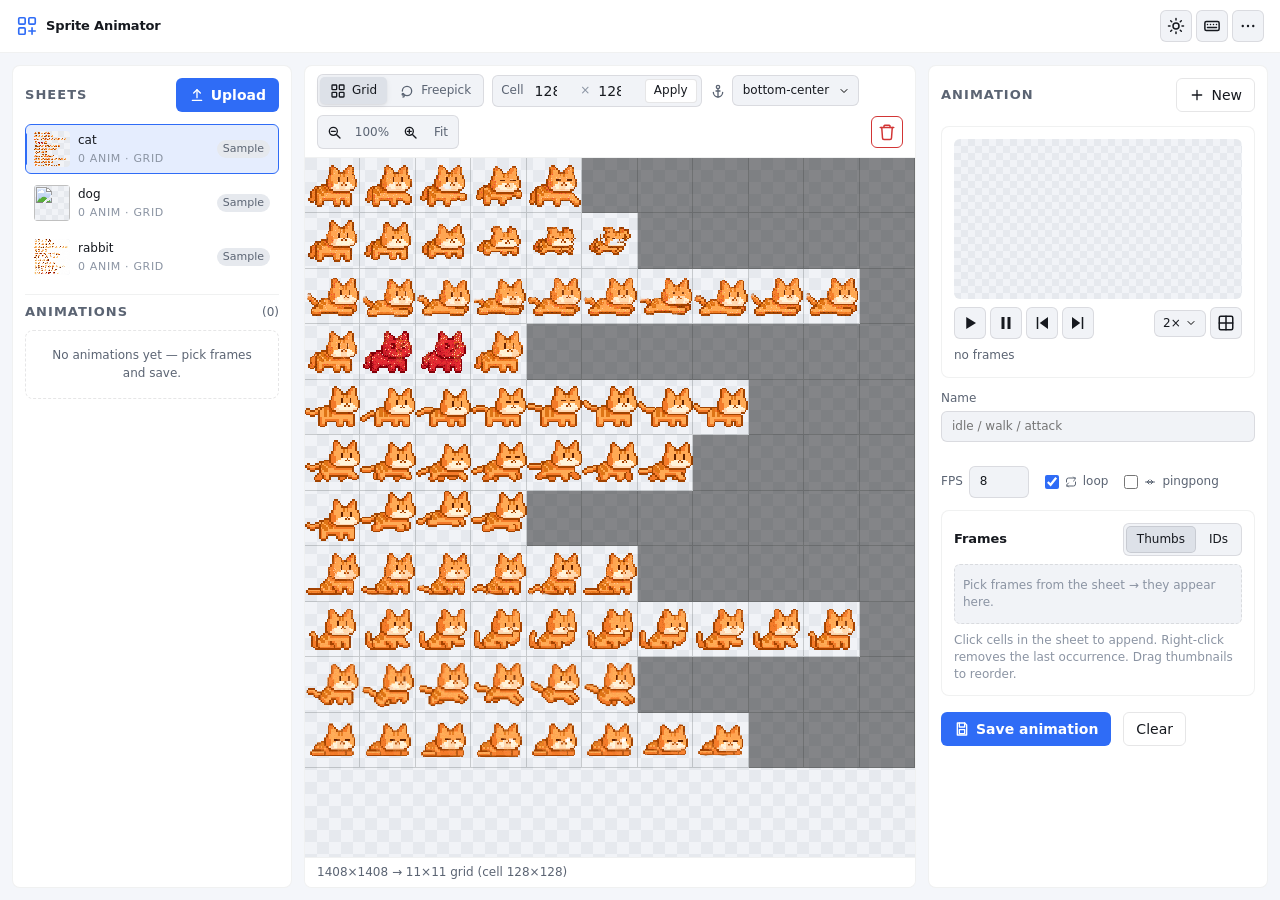
==== commit 05f80e8a: "Polish UI: auto-new after save, compact cell pill, fix popover, global drop - After Save animation, " ====
--- a/index.html
+++ b/index.html
@@ -194,10 +194,12 @@
           <label for="mode-freepick"><svg class="icon" aria-hidden="true"><use href="#i-lasso"/></svg> Freepick</label>
         </div>
 
-        <div class="cell-controls" id="grid-row">
-          <label class="field">W <input id="cell-width" type="number" min="1" step="1" value="128" /></label>
-          <label class="field">H <input id="cell-height" type="number" min="1" step="1" value="128" /></label>
-          <button id="apply-cell" class="btn-ghost" type="button">Apply</button>
+        <div class="cell-controls" id="grid-row" title="Grid cell size">
+          <span class="cell-label">Cell</span>
+          <input id="cell-width" type="number" min="1" step="1" value="128" aria-label="Cell width" />
+          <span class="cell-x">×</span>
+          <input id="cell-height" type="number" min="1" step="1" value="128" aria-label="Cell height" />
+          <button id="apply-cell" type="button" class="cell-apply" title="Apply cell size (Enter)">Apply</button>
         </div>
 
         <label class="field" id="anchor-field" title="Anchor mode (Freepick alignment)">
@@ -236,7 +238,6 @@
           </div>
           <div id="drag-box" class="drag-box hidden"></div>
         </div>
-        <div id="drop-hint" class="drop-hint hidden">Drop image to add a new sheet</div>
         <div id="sheet-empty" class="sheet-empty hidden">
           <svg class="empty-art" viewBox="0 0 64 64" aria-hidden="true">
             <use href="#i-image"/>
@@ -333,6 +334,12 @@
     </aside>
   </main>
 
+  <div id="drop-hint" class="drop-hint hidden" aria-hidden="true">
+    <div class="drop-hint-card">
+      <svg class="icon" aria-hidden="true"><use href="#i-upload"/></svg>
+      <span>Drop image anywhere to add a new sheet</span>
+    </div>
+  </div>
   <div id="toast-host" class="toast-host" aria-live="polite" aria-atomic="false"></div>
   <div id="dialog-host" class="dialog-host" aria-hidden="true"></div>
 
--- a/styles.css
+++ b/styles.css
@@ -418,6 +418,45 @@
 }
 .menu button.danger:hover { background: var(--danger-soft); }
 .menu hr { border: none; border-top: 1px solid var(--border-subtle); margin: 4px 2px; }
+
+/* Floating popover menu (anchored to a target element) */
+.pop-menu {
+  background: var(--bg-elev);
+  border: 1px solid var(--border);
+  border-radius: var(--radius);
+  box-shadow: var(--shadow-2);
+  padding: 6px;
+  display: flex;
+  flex-direction: column;
+  gap: 2px;
+  min-width: 180px;
+  max-width: 240px;
+  width: max-content;
+  font-size: var(--fz-sm);
+  animation: pop-in 120ms var(--ease);
+}
+.pop-menu button {
+  width: 100%;
+  justify-content: flex-start;
+  background: transparent;
+  border: none;
+  padding: 7px 10px;
+  border-radius: 6px;
+  color: var(--text);
+  font-size: var(--fz-sm);
+}
+.pop-menu button:hover { background: var(--surface-2); }
+.pop-menu button.danger {
+  color: var(--danger);
+  font-weight: 500;
+  background: transparent;
+}
+.pop-menu button.danger:hover { background: var(--danger-soft); }
+.pop-menu hr { border: none; border-top: 1px solid var(--border-subtle); margin: 4px 2px; }
+@keyframes pop-in {
+  from { opacity: 0; transform: translateY(-4px) scale(0.98); }
+  to   { opacity: 1; transform: translateY(0) scale(1); }
+}
 
 /* Main 3-column layout */
 .app {
@@ -659,12 +698,52 @@
   flex-wrap: wrap;
 }
 .stage-toolbar .cell-controls {
-  display: flex;
-  gap: var(--space-2);
-  align-items: center;
-}
-.stage-toolbar .cell-controls .field { gap: 4px; }
-.stage-toolbar .cell-controls input[type="number"] { width: 4.5em; }
+  display: inline-flex;
+  align-items: center;
+  gap: 2px;
+  background: var(--surface-2);
+  border: 1px solid var(--border);
+  border-radius: var(--radius-sm);
+  padding: 2px 4px 2px 8px;
+  height: 32px;
+}
+.stage-toolbar .cell-controls .cell-label {
+  font-size: var(--fz-sm);
+  color: var(--text-muted);
+  margin-right: 4px;
+  user-select: none;
+}
+.stage-toolbar .cell-controls .cell-x {
+  color: var(--text-faint);
+  font-size: var(--fz-sm);
+  padding: 0 1px;
+}
+.stage-toolbar .cell-controls input[type="number"] {
+  width: 3.4em;
+  padding: 3px 4px;
+  border: 1px solid transparent;
+  background: transparent;
+  text-align: right;
+  font-variant-numeric: tabular-nums;
+  border-radius: 4px;
+}
+.stage-toolbar .cell-controls input[type="number"]:focus {
+  outline: none;
+  border-color: var(--accent);
+  box-shadow: 0 0 0 2px var(--accent-soft);
+  background: var(--bg-elev);
+}
+.stage-toolbar .cell-controls .cell-apply {
+  margin-left: 2px;
+  padding: 3px 8px;
+  height: 24px;
+  font-size: var(--fz-sm);
+  border: 1px solid var(--border);
+  background: var(--bg-elev);
+  border-radius: 4px;
+  color: var(--text);
+}
+.stage-toolbar .cell-controls .cell-apply:hover { background: var(--surface-hover); }
 .zoom-controls {
   display: inline-flex;
   align-items: center;
@@ -833,20 +912,43 @@
 }
 
 .drop-hint {
-  position: absolute;
-  inset: 0;
+  position: fixed;
+  inset: 16px;
   display: flex;
   align-items: center;
   justify-content: center;
-  background: rgba(0, 0, 0, 0.55);
+  background: rgba(15, 17, 21, 0.6);
+  backdrop-filter: blur(4px);
   border: 2px dashed var(--accent);
-  color: #fff;
+  border-radius: var(--radius-lg);
+  z-index: 250;
+  pointer-events: none;
+  animation: drop-in 160ms var(--ease);
+}
+[data-theme="light"] .drop-hint {
+  background: rgba(244, 246, 250, 0.7);
+}
+.drop-hint-card {
+  background: var(--bg-elev);
+  border: 1px solid var(--border);
+  color: var(--text);
+  padding: 18px 28px;
+  border-radius: var(--radius-lg);
   font-size: var(--fz-lg);
   font-weight: 600;
-  z-index: 20;
-  pointer-events: none;
-  border-radius: var(--radius);
-  margin: var(--space-2);
+  box-shadow: var(--shadow-2);
+  display: inline-flex;
+  align-items: center;
+  gap: var(--space-2);
+}
+.drop-hint-card .icon {
+  width: 22px;
+  height: 22px;
+  color: var(--accent);
+}
+@keyframes drop-in {
+  from { opacity: 0; }
+  to   { opacity: 1; }
 }
 
 .sheet-empty {
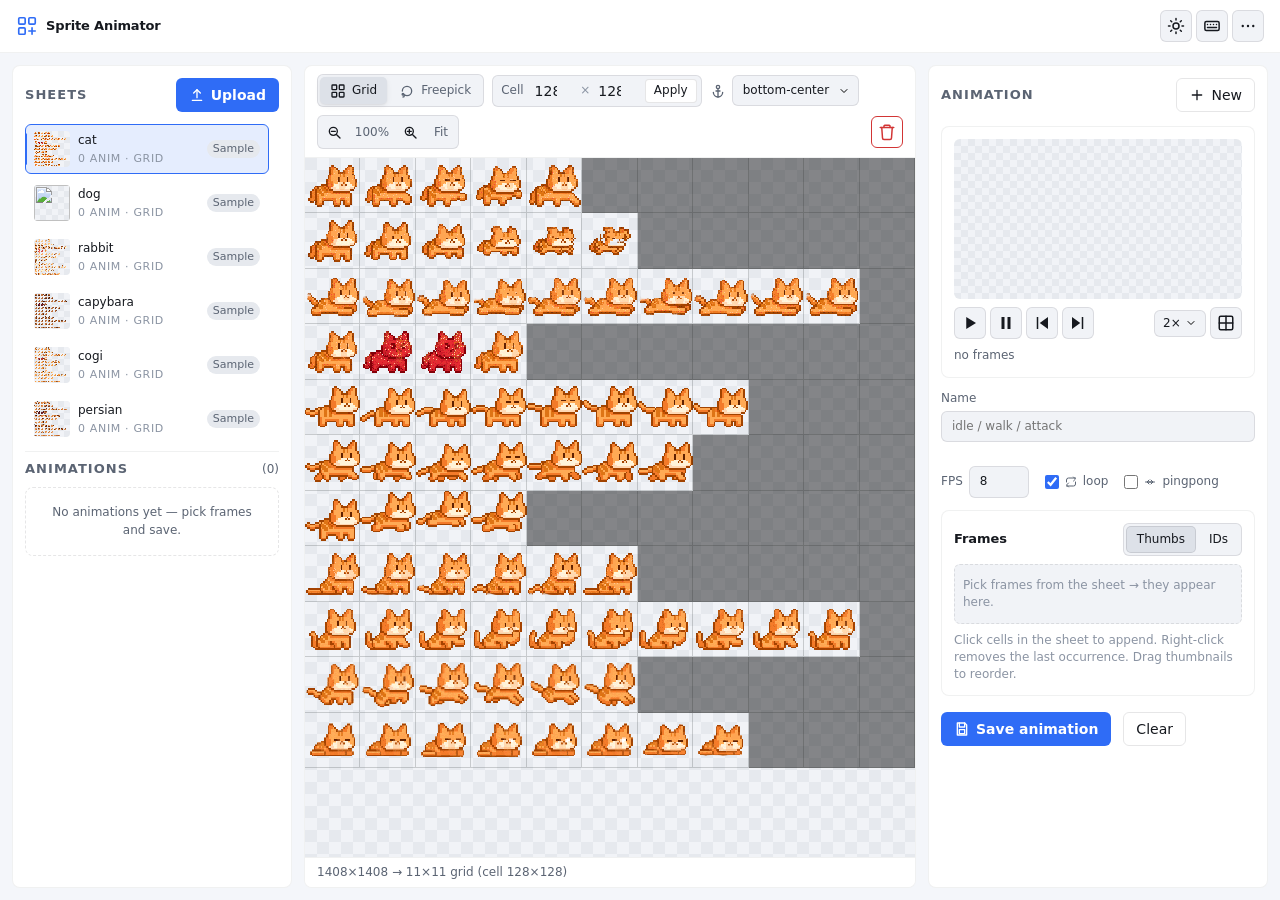
==== commit 0faa1d88: "Add 4 sample sheets and long-press release for touch input Right-click was the only way to remove th" ====
--- a/index.html
+++ b/index.html
@@ -237,6 +237,12 @@
             <div id="grid-overlay" class="grid-overlay"></div>
           </div>
           <div id="drag-box" class="drag-box hidden"></div>
+          <div id="press-indicator" class="press-indicator hidden" aria-hidden="true">
+            <svg class="press-ring" viewBox="0 0 36 36">
+              <circle class="press-ring-track" cx="18" cy="18" r="15" />
+              <circle class="press-ring-progress" cx="18" cy="18" r="15" />
+            </svg>
+          </div>
         </div>
         <div id="sheet-empty" class="sheet-empty hidden">
           <svg class="empty-art" viewBox="0 0 64 64" aria-hidden="true">
--- a/styles.css
+++ b/styles.css
@@ -514,8 +514,10 @@
   display: flex;
   flex-direction: column;
   gap: 4px;
-  max-height: 35vh;
+  min-height: 0;
+  max-height: min(35vh, 320px);
   overflow: auto;
+  scrollbar-gutter: stable;
 }
 .sheet-item {
   display: grid;
@@ -911,6 +913,37 @@
   z-index: 5;
 }
 
+/* Long-press release feedback. Transition duration must match LONG_PRESS_MS in js/sheet.js. */
+.press-indicator {
+  position: absolute;
+  border: 2px dashed #d4574a;
+  border-radius: 4px;
+  background: rgba(212, 87, 74, 0.08);
+  pointer-events: none;
+  z-index: 6;
+  display: grid;
+  place-items: center;
+}
+.press-indicator.hidden { display: none; }
+.press-ring { width: 28px; height: 28px; transform: rotate(-90deg); }
+.press-ring-track {
+  fill: none;
+  stroke: rgba(212, 87, 74, 0.25);
+  stroke-width: 3;
+}
+.press-ring-progress {
+  fill: none;
+  stroke: #d4574a;
+  stroke-width: 3;
+  stroke-linecap: round;
+  stroke-dasharray: 94.25;
+  stroke-dashoffset: 94.25;
+}
+.press-indicator.active .press-ring-progress {
+  transition: stroke-dashoffset 500ms linear;
+  stroke-dashoffset: 0;
+}
+
 .drop-hint {
   position: fixed;
   inset: 16px;
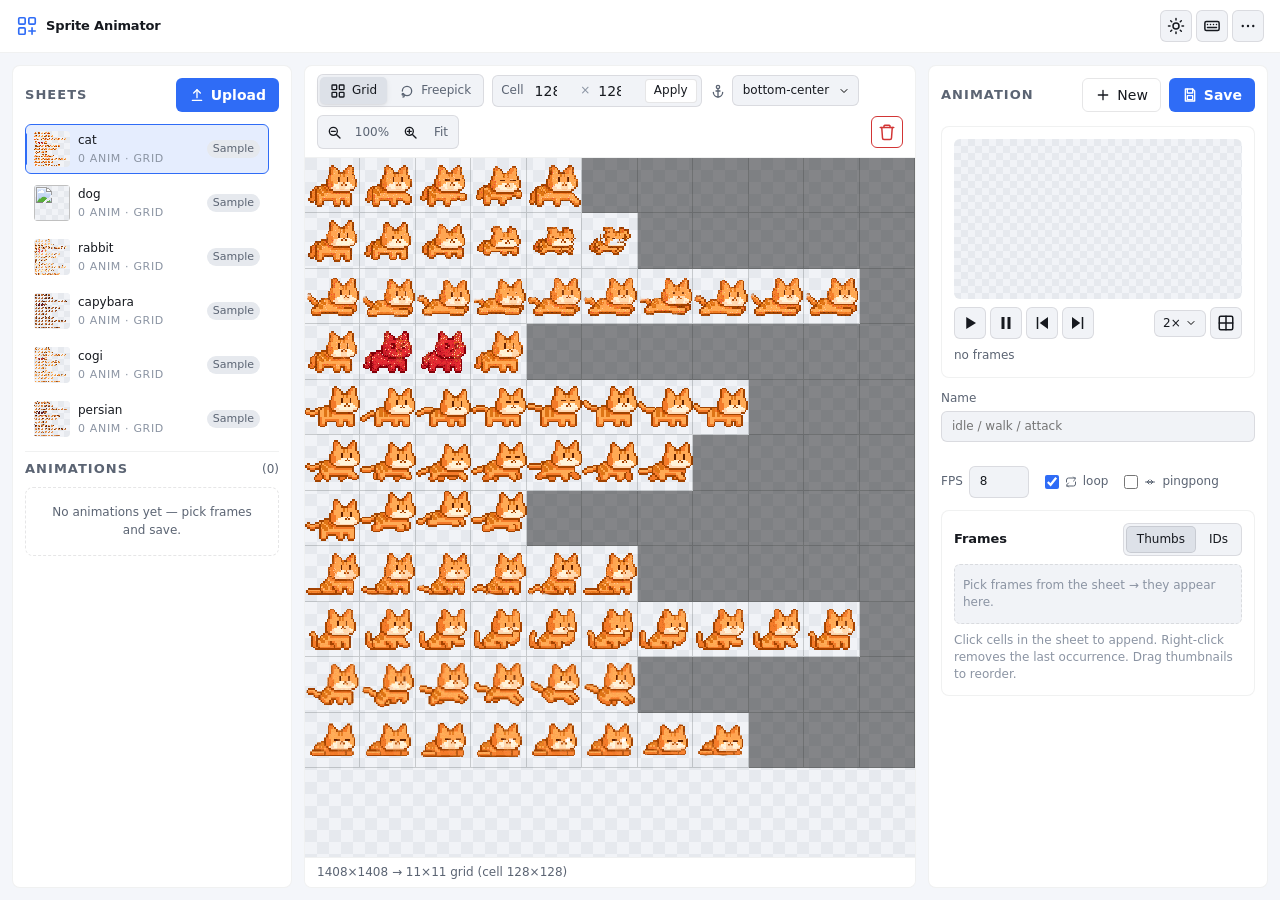
==== commit f09b8460: "Fix double-delete on long-press; consolidate Save/New, auto-name anims Touch long-press deleted two " ====
--- a/index.html
+++ b/index.html
@@ -269,6 +269,9 @@
         <button id="new-anim" class="btn-ghost" type="button" title="Start new animation (N)">
           <svg class="icon" aria-hidden="true"><use href="#i-plus"/></svg> New
         </button>
+        <button id="save-anim" class="btn-primary" type="button" title="Save (Ctrl/Cmd+S)">
+          <svg class="icon" aria-hidden="true"><use href="#i-save"/></svg> Save
+        </button>
       </div>
 
       <div class="preview-wrap">
@@ -331,12 +334,6 @@
         <p class="hint hidden" id="hint-freepick">Click a sprite to auto-detect bounds and append. Anchor controls how variable-size frames align in playback.</p>
       </div>
 
-      <div class="row inspector-actions">
-        <button id="save-anim" class="btn-primary" type="button" title="Save (Ctrl/Cmd+S)">
-          <svg class="icon" aria-hidden="true"><use href="#i-save"/></svg> Save animation
-        </button>
-        <button id="clear-selection" class="btn-ghost" type="button">Clear</button>
-      </div>
     </aside>
   </main>
 
--- a/styles.css
+++ b/styles.css
@@ -1177,8 +1177,6 @@
   line-height: 1.4;
 }
 
-.inspector-actions { padding-top: var(--space-1); }
-
 /* ============================================================
    Toast
    ============================================================ */
